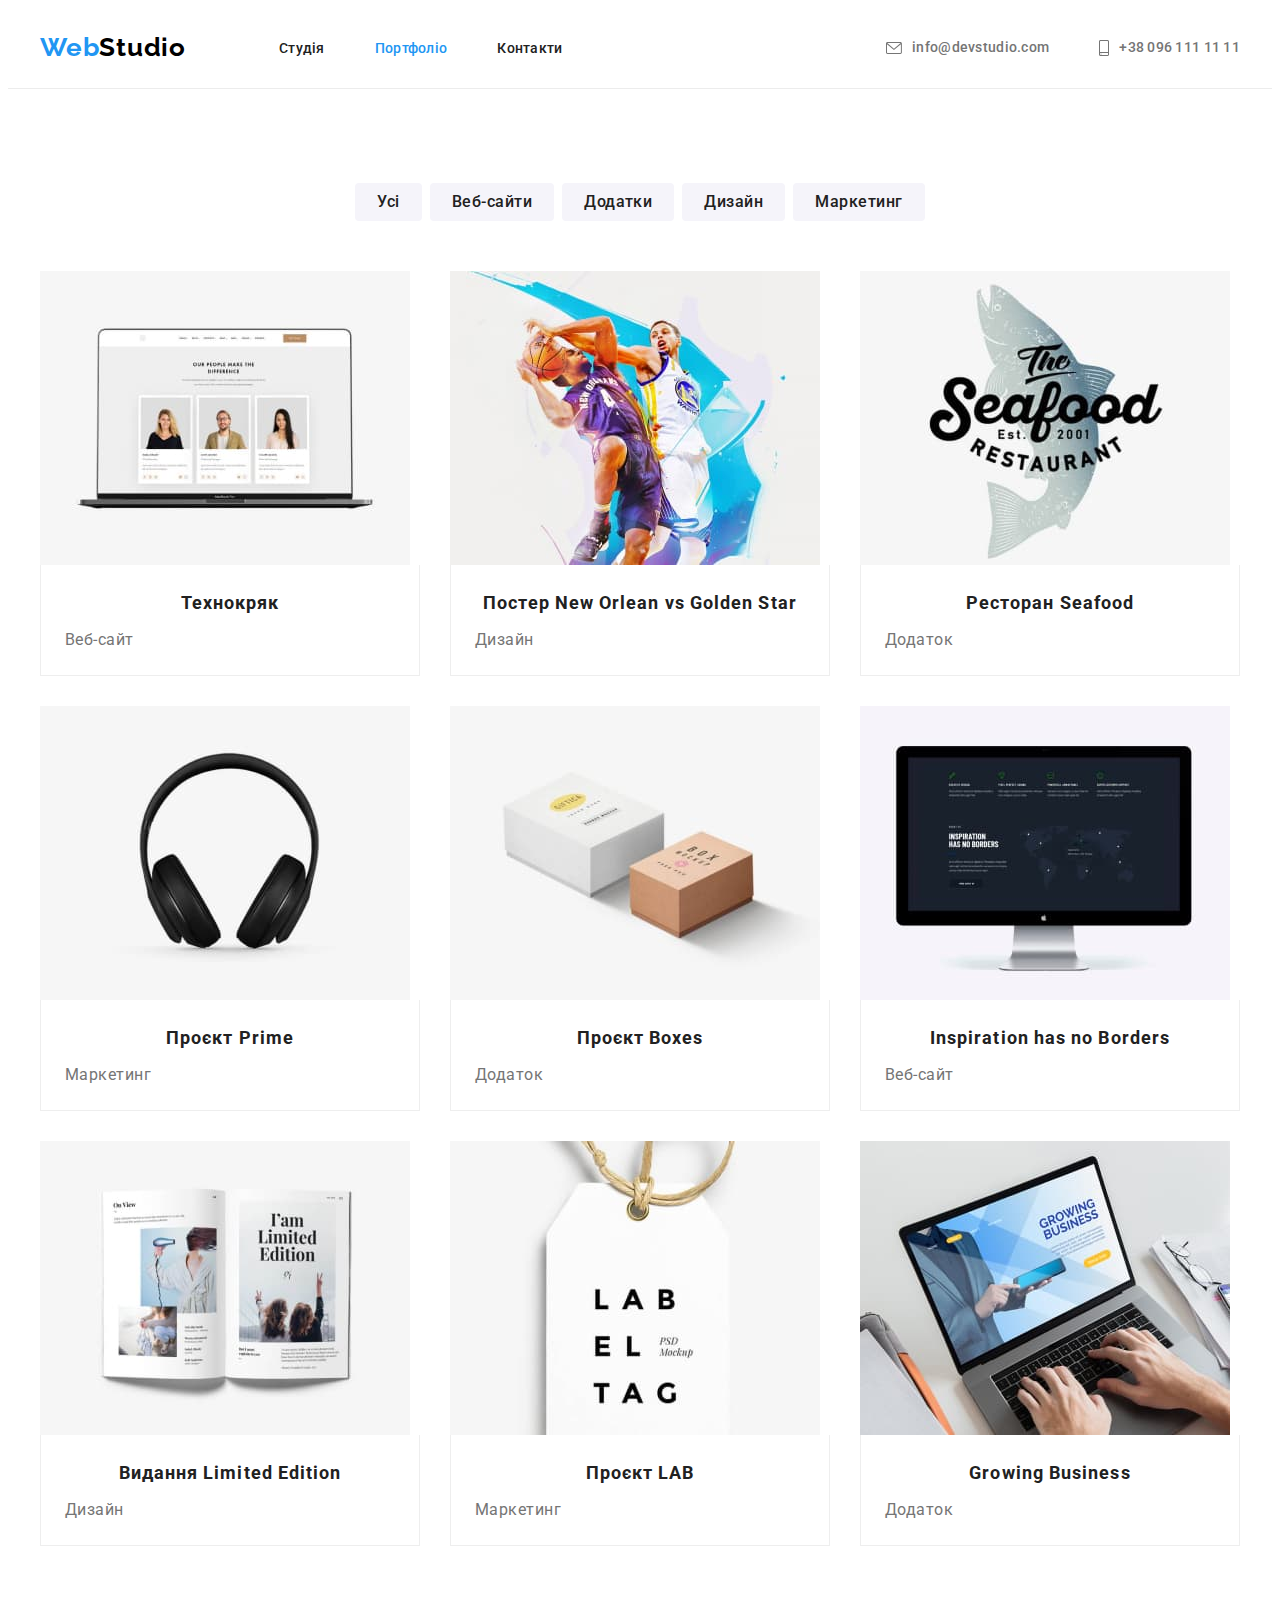
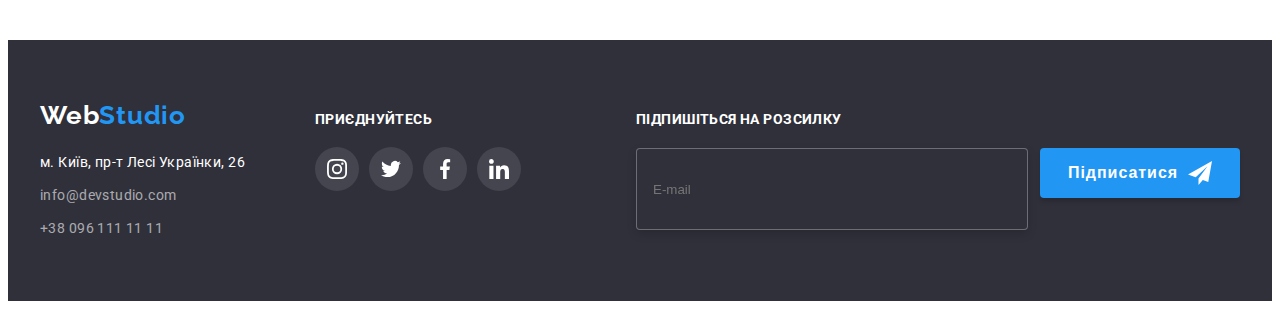
==== portfolio.html @ d4f8c985 "Add files via upload" ====
<!DOCTYPE html>
<html lang="uk">
    <head class="head">
    <meta charset="UTF-8">
    <meta http-equiv="X-UA-Compatible" content="IE=edge">
    <meta name="viewport" content="width=device-width, initial-scale=1.0">
    <title class="visually-hidden">Портфоліо</title>
    <link rel="preconnect" href="https://fonts.googleapis.com">
<link rel="preconnect" href="https://fonts.gstatic.com" crossorigin>
<link rel="preconnect" href="https://fonts.googleapis.com">
<link rel="preconnect" href="https://fonts.gstatic.com" crossorigin>
<link href="https://fonts.googleapis.com/css2?family=Raleway:wght@700&family=Roboto+Serif:opsz@8..144&family=Roboto:wght@400;500;700;900&display=swap" rel="stylesheet">
<link rel="stylesheet" href="https://cdnjs.cloudflare.com/ajax/libs/modern-normalize/1.1.0/modern-normalize.min.css" integrity="sha512-wpPYUAdjBVSE4KJnH1VR1HeZfpl1ub8YT/NKx4PuQ5NmX2tKuGu6U/JRp5y+Y8XG2tV+wKQpNHVUX03MfMFn9Q==" crossorigin="anonymous" referrerpolicy="no-referrer"/>
    <link rel="stylesheet" href="./css/styles.css">
    <link rel="stylesheet" href="./css/main.min.css"/>
  </head>
    
  <body>
    <header class="header">
      <div class="container wrapper">
      <nav class="nav">
        <a href="./index.html" class="header__logo-header"><span class="header__logo-part">Web</span>Studio</a>
        <ul class="nav__list list">
        <li class="nav__item">
          <a href="./index.html" class="nav__link">Студія</a>
        </li>
        <li class="nav__item">
          <a href="./portfolio.html" class="nav__current current">Портфоліо</a>
        </li>
        <li class="nav__item">
          <a href="#" class="nav__link">Контакти</a>
        </li>
        </ul>
        </nav>
         
  <ul class="contact list">
    <li class="contact__item">
      <a href="mailto:info@devstudio.com" class="contact__link">
      <svg class="contact__icon" width="16" height="12">
        <use href="./img/icons.svg#icon-envelope"></use>
        </svg>info@devstudio.com</a>
    </li>
    <li class="contact__item">
      <a href="tel:+380961111111" class="contact__link">
      <svg class="contact__icon" width="10" height="16">
        <use href="./img/icons.svg#icon-smartphone"></use>
        </svg>+38 096 111 11 11</a>
    </li>
    </ul>
    </div>
   </header>

         <main>
            <section class="filter section">
         <h1 class="filter__title visually-hidden">title</h1>
         <div class="container">
          <ul class="filter__list list">
          <li><button type="button" class="filter__btn button">Усі</button></li>
          <li><button type="button" class="filter__btn button">Веб-сайти</button></li>
          <li><button type="button" class="filter__btn button">Додатки</button></li>
          <li><button type="button" class="filter__btn button">Дизайн</button></li>
          <li><button type="button" class="filter__btn button">Маркетинг</button></li>
          </ul>

            <ul class="work__list list">
              <li class="work__item">
                <a href="" class="work__link link">
                  <div class="work__project">
              <img src="./img/web-site-1.jpg"
              alt="Технокряк"
              width="370"> 
              <div class="overlay">
              <p class="overlay__text">
                Ресурс пропонує комплексні пропозиції з різним рівнем функціоналу та сервісів. Все це дозволить відвідувачу отримати вичерпні відомості про компанію чи приватну особу.
              </p>
              </div>
                  </div>
              <div class="products-container">
              <h2 class="products__title">Технокряк</h2>
              <p class="products__text">Веб-сайт</p>
            </div>
            </a>
              </li>
              <li class="work__item">
                <a href="" class="work__link link">
                  <div class="work__project">
              <img src="./img/basketball-2.jpg"
              alt="Постер New Orlean vs Golden Star"
              width="370">
              <div class="overlay">
              <p class="overlay__text">
                Ресурс пропонує комплексні пропозиції з різним рівнем функціоналу та сервісів. Все це дозволить відвідувачу отримати вичерпні відомості про компанію чи приватну особу.
              </p>
              </div>
                  </div>
              <div class="products-container">
              <h2 class="products__title">Постер New Orlean vs Golden Star</h2>
              <p class="products__text">Дизайн</p>
            </div>
              </a>
              </li>
              <li class="work__item">
                <a href="" class="work__link link">
                  <div class="work__project">
              <img src="./img/seafood-3.jpg"
              alt="Ресторан Seafood"
              width="370">
              <div class="overlay">
              <p class="overlay__text">
                Ресурс пропонує комплексні пропозиції з різним рівнем функціоналу та сервісів. Все це дозволить відвідувачу отримати вичерпні відомості про компанію чи приватну особу.
              </p>
              </div>
                  </div>
              <div class="products-container">
              <h2 class="products__title">Ресторан Seafood</h2>
              <p class="products__text">Додаток</p>
            </div>
               </a>
              </li>
              <li class="work__item">
                <a href="" class="work__link link">
                  <div class="work__project">
              <img src="./img/headphones-4.jpg"
              alt="Проєкт Prime"
              width="370">
              <div class="overlay">
              <p class="overlay__text">
                Ресурс пропонує комплексні пропозиції з різним рівнем функціоналу та сервісів. Все це дозволить відвідувачу отримати вичерпні відомості про компанію чи приватну особу.
              </p>
              </div>
              </div>
              <div class="products-container">
              <h2 class="products__title">Проєкт Prime</h2>
              <p class="products__text">Маркетинг</p>
            </div>
              </a>
              </li>
              <li class="work__item">
                <a href="" class="work__link link">
                  <div class="work__project">
              <img src="./img/boxes-5.jpg"
              alt="Проєкт Boxes"
              width="370">
              <div class="overlay">
              <p class="overlay__text">
                Ресурс пропонує комплексні пропозиції з різним рівнем функціоналу та сервісів. Все це дозволить відвідувачу отримати вичерпні відомості про компанію чи приватну особу.
              </p>
              </div>
              </div>
              <div class="products-container">
              <h2 class="products__title">Проєкт Boxes</h2>
              <p class="products__text">Додаток</p>
              </div>
            </a>
              </li>
              <li class="work__item">
                <a href="" class="work__link link">
                  <div class="work__project">
              <img src="./img/screen-6.jpg"
              alt="Inspiration has no Borders"
              width="370">
              <div class="overlay">
              <p class="overlay__text">
                Ресурс пропонує комплексні пропозиції з різним рівнем функціоналу та сервісів. Все це дозволить відвідувачу отримати вичерпні відомості про компанію чи приватну особу.
              </p>
              </div>
                  </div>
              <div class="products-container">
              <h2 class="products__title">Inspiration has no Borders</h2>
              <p class="products__text">Веб-сайт</p>
              </div>
              </a>
              </li>
              <li class="work__item">
                <a href="" class="work__link link">
                  <div class="work__project">
              <img src="./img/book-7.jpg"
              alt="Видання Limited Edition"
              width="370">
              <div class="overlay">
              <p class="overlay__text">
                Ресурс пропонує комплексні пропозиції з різним рівнем функціоналу та сервісів. Все це дозволить відвідувачу отримати вичерпні відомості про компанію чи приватну особу.
              </p>
              </div>
              </div>
              <div class="products-container">
              <h2 class="products__title">Видання Limited Edition</h2>
              <p class="products__text">Дизайн</p>
              </div>
              </a>
              </li>
              <li class="work__item">
                <a href="" class="work__link link">
                  <div class="work__project">
              <img src="./img/lab-8.jpg"
              alt="Проєкт LAB"
              width="370">
              <div class="overlay">
              <p class="overlay__text">
                Ресурс пропонує комплексні пропозиції з різним рівнем функціоналу та сервісів. Все це дозволить відвідувачу отримати вичерпні відомості про компанію чи приватну особу.
              </p>
              </div>
                  </div>
              <div class="products-container">
              <h2 class="products__title">Проєкт LAB</h2>
              <p class="products__text">Маркетинг</p>
              </div>
              </a>
              </li>
              <li class="work__item">
                <a href="" class="work__link link">
                  <div class="work__project">
              <img src="./img/laptop-9.jpg"
              alt="Growing Business"
              width="370">
              <div class="overlay">
              <p class="overlay__text">
                Ресурс пропонує комплексні пропозиції з різним рівнем функціоналу та сервісів. Все це дозволить відвідувачу отримати вичерпні відомості про компанію чи приватну особу.
              </p>
              </div>
                  </div>
              <div class="products-container">
              <h2 class="products__title">Growing Business</h2>
              <p class="products__text">Додаток</p>
              </div>
              </a>
              </li>
            </ul>
            </div>
          </section>
          </main>

          <footer class="footer">
            <div class="footer__container container">
              <div class="address">
          <a href="./index.html" class="footer__logo"><span class="footer__logo-web">Web</span>Studio</a>
              <address class="address">
              <ul class="address__list list">
              <li class="address__item"><a class="address__link map-link" href="https://goo.gl/maps/CPtrU1FHBa2aNyZL9" target="_blank" rel="noopener noreferrer nofollow">м. Київ, пр-т Лесі Українки, 26</a></li>
              <li class="address__item"><a class="address__list-item" href="mailto:info@devstudio.com">info@devstudio.com</a></li>
              <li class="address__item"><a class="address__list-item" href="tel:+380961111111">+38 096 111 11 11</a></li>
              </ul>
          </address>
            </div>
            
            <div class="footer-social">
              <h2 class="footer-social__title">ПРИЄДНУЙТЕСЬ</h2>
              <ul class="footer-social__list social__list">
                <li class="footer-social__item social__item">
                  <a href="" class="footer-social__link social__link">
                <svg class="footer-social__icon social__icon" width="20" height="20">
                  <use href="./img/icons.svg#icon-instagram2"></use>
                </svg></a>
                </li>
                <li class="footer-social__item social__item">
                  <a href="" class="footer-social__link social__link">
                  <svg class="footer-social__icon social__icon" width="20" height="20">
                    <use href="./img/icons.svg#icon-twitter2"></use>
                  </svg></a>
                  </li>
                  <li class="footer-social__item social__item">
                    <a href="" class="footer-social__link social__link">
                    <svg class="footer-social__icon social__icon" width="20" height="20">
                      <use href="./img/icons.svg#icon-facebook2"></use>
                    </svg></a>
                    </li>
                    <li class="footer-social__item social__item">
                      <a href="" class="footer-social__link social__link">
                      <svg class="footer-social__icon social__icon" width="20" height="20">
                        <use href="./img/icons.svg#icon-linkedin2"></use>
                      </svg>
                    </a>
                      </li>
              </ul>
            </div>

           <div class="container__footer-form">
            <p class="footer-form__call">Підпишіться на розсилку</p>
            <form class="footer-form">
              <input class="footer-form__input" type="email" placeholder="E-mail" required />
              <button type="submit" class="footer-form__btn">
                Підписатися
                <svg class="footer-form__icon" width="24" height="24">
                  <use href="./img/icons.svg#icon-icon-send"></use>
                </svg>
              </button>
            </form>
           </div>
            </div>
          </footer>
          </body>
       </html>
---- css/styles.css ----
:root {
    --primary-text-color: #212121;
    --second-color: #757575;
    --third-color: #2F303A;
    --back-color: #FFFFFF;
    --back1-color: #000000;
    --back2-color: #F5F5F5;
    --blue-color: #2196F3;
    --social-icon-color: #afb1b8;
    --hover-focus-color: #F5F4FA;
    --fourth-color: rgba(255, 255, 255, 0.6);
}

.visually-hidden {
    position: absolute;
      white-space: nowrap;
      width: 1px;
      height: 1px;
      overflow: hidden;
      border: 0;
      padding: 0;
      clip: rect(0 0 0 0);
      clip-path: inset(50%);
      margin: -1px;
}

body {
  font-family: 'Roboto', sans-serif, 'Raleway', sans-serif; 
  font-size: 14px; 
  letter-spacing: 0.03em;
  color: var(--primary-text-color);
}

p,
h1,
h2,
h3,
h4,
h5,
h6 {
  margin: 0;
}
ul,
ol {
  list-style: none;
  margin: 0;
  padding-left: 0;
}
button {
  cursor: pointer;
}
address {
  font-style: normal;
}
img {
  display: block;
  max-width: 100%;
  height: auto;
}

/*=================================HEADER==============================*/

.container {
    width: 1200px;
    padding-left: 15px;
    padding-right: 15px;
    margin: 0 auto;
    outline: 1px solid transparent;
}

.header {
    border-bottom: 1px solid #ECECEC;
}

.wrapper {
    display: flex;
align-items: center;
}

.nav {
    display: flex;
    align-items: center;
}

.header__logo-header {
font-family: 'Raleway';
font-weight: 700;
font-size: 26px;
line-height: 31px;
letter-spacing: 0.03em;
color: var(--back1-color);
text-decoration: none;
padding-top: 24px;
padding-bottom: 25px;
margin-right: 93px;
}

.header__logo-part {
    color: var(--blue-color);
}

.contact:hover,
.contact:focus {
    display: flex;
    gap: 50px;
    color: var(--blue-color)
}

.nav__list {
    display:flex;
    align-items: center;
    gap: 50px;
}

.current {
    font-weight: 500;
    font-size: 14px;
    line-height: 1.14;
    letter-spacing: 0.02em;
    color: var(--blue-color);
    text-decoration: none;
    padding-top: 32px;
    padding-bottom: 32px;
    gap: 30px;
    transition-property: color;
    transition-duration: 250ms;
    transition-timing-function: cubic-bezier(0.4, 0, 0.2, 1);
}

.current:hover,
.current:focus {
    color: #188CE8;
}

.nav__link {
    font-weight: 500;
    font-size: 14px;
    line-height: 1.14;
    letter-spacing: 0.02em;
    color: var(--primary-text-color);
    text-decoration: none;
    transition-property: color;
    transition-duration: 250ms;
    transition-timing-function: cubic-bezier(0.4, 0, 0.2, 1);
}

.nav__link:hover,
.nav__link:focus {
    color: var(--blue-color);
}

.link {
    text-decoration: none;
}

.contact {
    display: flex;
    gap: 50px;
    margin-left: auto;
}

.contact__link {
font-weight: 500;
font-size: 14px;
line-height: 1.14;
letter-spacing: 0.02em;
color: var(--second-color);
text-decoration: none;
padding-top: 32px;
padding-bottom: 32px;
display: flex;
align-items: center;
transition-property: color;
transition-duration: 250ms;
transition-timing-function: cubic-bezier(0.4, 0, 0.2, 1);
}

.contact__link:hover,
.contact__link:focus  {
    color: var(--blue-color);
}

.contact__icon {
    fill: var(--second-color);
    margin-right: 10px;
    transition-property: fill;
    transition-duration: 250ms;
    transition-timing-function: cubic-bezier(0.4, 0, 0.2, 1);
}

.contact__icon {
    fill: currentColor;
}

.contact__icon:hover,
.contact__icon:focus {
    fill: var(--blue-color);
}

/*=======================HERO====================================*/

.hero {
    background-color: var(--third-color);
    padding-top: 200px;
    padding-bottom: 200px;
    text-align: center;
    background-image: linear-gradient(to right,rgba(47, 48, 58, 0.4),rgba(47, 48, 58, 0.4)),url(../img/team.jpg);
    background-position: center;
    background-size: cover;
    background-repeat: no-repeat;
    max-width: 1600px;
    height: 600px;
    margin: 0 auto;
}

.hero__title {
font-weight: 900;
font-size: 44px;
line-height: 1.36;
text-align: center;
letter-spacing: 0.06em;
text-transform: uppercase;
color: var(--back-color);
width: 696px;
text-align: center;
margin-left: auto;
margin-right: auto;
margin-bottom: 30px;
}

.container-box {
    background-color: #2F303A;
}

.hero__btn {
    font-family: inherit;
    font-weight: 700;
    font-size: 16px;
    line-height: 1.88;
    letter-spacing: 0.06em;
    background-color: var(--blue-color);
    border-radius: 4px;
    border: none;
    color: var(--back-color);
    cursor: pointer;
    display: inline-block;
    padding: 10px 32px;
    transition-property: background-color;
transition-duration: 250ms;
transition-timing-function: cubic-bezier(0.4, 0, 0.2, 1);
}

.hero__btn:hover,
.hero__btn:focus {
    background-color: #188CE8;
    color: var(--back-color);
}

.section {
    padding-top: 94px;
    padding-bottom: 94px;
}


/*=================================ADVANTAGES==============================*/

.list {
    gap: 50px;
}

.features__list {
    display: flex;
    gap: 30px;
}

.box-benefits {
    width: 270px;
    height: 120px;
    background: #F5F4FA;
    border-radius: 4px;
    margin-bottom: 30px;
    display: flex;
    justify-content: center;
    align-items: center;
    flex-basis: calc((100% - 90px) / 4);
    }    

    .benefits {
        width: 70px;
        height: 70px;
    }

.features__title {
    list-style: none;
    text-decoration: none;
    font-weight: 700;
    font-size: 14px;
    line-height: 1.14;
    letter-spacing: 0.03em;
    text-transform: uppercase;
    color: var(--primary-text-color);
}

.features__text {
    line-height: 1.71;
    color: var(--second-color);
    margin-top: 10px;
}

/*=======================OUR-WORK=========================*/

.products {
    padding-top: 0;
}

.products__title {
    font-weight: 700;
    font-size: 36px;
    line-height: 1.17;
    text-align: center;
    letter-spacing: 0.03em;
    color: var(--primary-text-color);
    margin-bottom: 50px;
}

.products__list {
    display: flex;
    gap: 30px;
}

.thumb {
    position: relative;
    }    

.thumb > .overlay-text {
    position: absolute;
    bottom: 0;
    width: 370px;
    height: 70px;
    display: flex;
    align-items: center;
    justify-content: center;
    font-weight: 700;
    font-size: 14px;
    line-height: 16px;
    color: #FFFFFF;
    background: rgba(47, 48, 58, 0.8);
}

.products__item {
    display: block;
    max-width: 100%;
    height: auto;
    gap: 30px;
}

/*==================================OUR-TEAM======================*/

.team {
    display: flex;
    flex-wrap: wrap;
    gap: 30px;
    background: var(--hover-focus-color);
}

.team__title {
    font-weight: 700;
    font-size: 36px;
    line-height: 1.17;
    text-align: center;
    letter-spacing: 0.03em;
    color: var(--primary-text-color);
    margin-bottom: 50px;
}

.team__list {
    display: flex;
}

.team__item {
    background-color: var(--back-color);
    box-shadow: 0px 1px 3px rgba(0, 0, 0, 0.12), 0px 1px 1px rgba(0, 0, 0, 0.14), 0px 2px 1px rgba(0, 0, 0, 0.2);
    border-radius: 0px 0px 4px 4px;
}

.team__item:not(:last-child) {
    margin-right: 30px;
  }

.info {
    padding: 30px 0;
}

.info__title {
font-weight: 500;
font-size: 16px;
line-height: 19px;
text-align: center;
letter-spacing: 0.03em;
color: var(--primary-text-color);
}

.info__text {
    font-weight: 400;
    font-size: 16px;
    line-height: 1.19;
    text-align: center;
    letter-spacing: 0.03em;
    color: var(--second-color);
    margin-top: 10px;
}

.social__list {
    display:flex;
    justify-content: center;
    gap: 10px;
    margin-top: 16px;
}

.social__item {
    width: 44px;
    height: 44px;
    transition-property: color;
transition-duration: 250ms;
transition-timing-function: cubic-bezier(0.4, 0, 0.2, 1);
}

.social__icon:hover,
.social__icon:focus {
   fill: var(--back-color);
}

.social__link {
    width: 100%;
    height: 100%;
    border-radius: 50%;
    display: flex;
    align-items: center;
    justify-content: center;
    fill: var(--social-icon-color);
    transition-property: background-color, fill;
transition-duration: 250ms;
transition-timing-function: cubic-bezier(0.4, 0, 0.2, 1);
}

.social__link:hover,
.social__link:focus {
    background-color: var(--blue-color);
    fill: var(--back-color);
}



/*======================================CUSTOMERS===========================*/


.customers__title {
font-weight: 700;
font-size: 36px;
line-height: 42px;
text-align: center;
letter-spacing: 0.03em;
color: #212121;
margin-bottom: 50px;
}

.customers__list {
    display: flex;
    gap: 30px;
}

.customers__item {
    width: 170px;
    height: 92px;
}

.customers__link {
width: 100%;
height: 100%;
border: 1px solid var(--social-icon-color);
border-radius: 4px;
fill: var(--social-icon-color);
display: flex;
justify-content: center;
align-items: center;
transition-property: fill, border;
transition-duration: 250ms;
transition-timing-function: cubic-bezier(0.4, 0, 0.2, 1);
}

.customers__link:hover {
 fill: var(--blue-color);
 border: var(--blue-color) solid 1px;
}

.customers__icon {
    width: 106px;
    height: 60px;
}

/*============================PORTFOLIO===========================*/

.filter {
    color: var(--back2-color);
}

.filter__list {
    display: flex;
    gap: 8px;
    justify-content: center;
    margin-bottom: 50px;
}

.button {
    font-family: inherit;
    font-weight: 500;
    font-size: 16px;
    line-height: 1.63;
    text-align: center;
    letter-spacing: 0.03em;
    color: var(--primary-text-color);
    background: var(--hover-focus-color);
    border-radius: 4px;
    cursor: pointer;
    border: none;
    display: inline-block;
    padding: 6px 22px;
    transition-property: color, background-color, box-shadow;
    transition-duration: 250ms;
    transition-timing-function: cubic-bezier(0.4, 0, 0.2, 1);
}

.button:hover,
.button:focus {
    font-family: inherit;
    font-weight: 500;
    font-size: 16px;
    line-height: 1.63;
    text-align: center;
    letter-spacing: 0.03em;
    color: var(--back-color);
    background: var(--blue-color);
    box-shadow: 0px 3px 1px rgba(0, 0, 0, 0.1), 0px 1px 2px rgba(0, 0, 0, 0.08),
    0px 2px 2px rgba(0, 0, 0, 0.12);
    border: none;
    cursor: pointer;
}

.work__list {
    display: flex;
    flex-wrap: wrap;
    gap: 30px;
    justify-content: center;
}

.work__item {
    flex-basis: calc((100% - 60px) / 3);
    transition-property: box-shadow;
    transition-duration: 250ms;
    transition-timing-function: cubic-bezier(0.4, 0, 0.2, 1);
}

.work__item:hover,
.work__item:focus {
    box-shadow: 0px 1px 1px rgba(0, 0, 0, 0.12), 0px 4px 4px rgba(0, 0, 0, 0.06),
    1px 4px 6px rgba(0, 0, 0, 0.16);
}

.work__link {
    font-size: 18px;
    line-height: 2;
    letter-spacing: 0.06em;
    display: block;
}

.work__link:hover .overlay__text, 
.work__link:focus .overlay__text {
    opacity: 1;
    top: 0;
}

.work__link:hover .overlay, 
.work__link:focus .overlay {
    transform: translateY(0);
}


.work__project {
    position: relative;
    overflow: hidden;
}

.overlay {
    position: absolute;
    top: 0;
    left: 0;
    width: 100%;
    height: 100%;
    transform: translateY(100%);
    transition-duration: 250ms;
    transition-timing-function: cubic-bezier(0.4, 0, 0.2, 1);
}

.overlay:hover,
.overlay:focus {
    transform: translateY(0);
}

.overlay__text {
    position: absolute;
    width: 100%;
    height: 100%;
    transition-duration: 250ms;
    transition-timing-function: cubic-bezier(0.4, 0, 0.2, 1);
    background-color: rgba(33, 150, 243, 0.9);
    opacity: 0;
    font-size: 18px;
    line-height: 1.56;
    letter-spacing: 0.03em;
    color: #FFFFFF;
    padding: 63px 24px;
}

.products-container {
    padding: 20px 24px;
    border: 1px solid #EEEEEE;
    border-top: none;
}

.products__title {
    font-weight: 700;
    font-size: 18px;
    line-height: 2;
    letter-spacing: 0.06em;
    color: var(--primary-text-color);
    margin-bottom: 4px;
}

.products__text {
    font-weight: 400;
    font-size: 16px;
    line-height: 1.88;
    letter-spacing: 0.03em;
    color: var(--second-color);
}

/*==============================FOOTER=====================*/

.footer {
    background-color: var(--third-color);
    padding-top: 60px;
    padding-bottom: 60px;
    display: flex;
}

.footer__container {
    display: flex; 
    align-items: baseline;
 }

.footer__logo {
    font-family: 'Raleway';
    font-weight: 700;
    font-size: 26px;
    line-height: 1.19;
    letter-spacing: 0.03em;
    color: var(--blue-color);
    text-decoration: none;
    display: block;
    margin-bottom: 20px;
}

.footer__logo-web {
    font-family: 'Raleway';
    font-weight: 700;
    font-size: 26px;
    line-height: 1.19;
    letter-spacing: 0.03em;
    color: var(--back-color);
    text-decoration: none;
    padding-top: 24px;
    padding-bottom: 25px;
}

.address__item:not(:last-child) {
    margin-bottom: 9px;
}

.address__item:hover,
.address__item:focus {
    background-color: var(--third-color);
    color: var(--hover-focus-color-color);
}

.map-link {
    font-size: 14px;
    line-height: 1.71;
    letter-spacing: 0.03em;
    color: var(--back-color);
    text-decoration: none;
    transition-property: color;
    transition-duration: 250ms;
    transition-timing-function: cubic-bezier(0.4, 0, 0.2, 1);
}

.map-link:hover,
.map-link:focus {
       color: var(--blue-color);
}

.address__list-item {
    font-size: 14px;
    line-height: 1.71;
    letter-spacing: 0.03em;
    color: var(--fourth-color);
    text-decoration: none;
    transition-property: color;
    transition-duration: 250ms;
    transition-timing-function: cubic-bezier(0.4, 0, 0.2, 1);
}

.address__list-item:hover,
.address__list-item:focus {
    color: var(--blue-color);
}

.footer-social {
    margin-left: 70px;
}

.footer-social__title {
font-weight: 700;
font-size: 14px;
line-height: 16px;
letter-spacing: 0.03em;
text-transform: uppercase;
color: #FFFFFF;
margin-bottom: 20px;
}

.footer-social__list {
    display: flex;
    gap: 10px;
}

.footer-social__item {
    width: 44px;
    height: 44px;
}

.footer-social__link {
    width: 44px;
    height: 44px;
    display: flex;
    align-items: center;
    justify-content: center;
    background-color: rgba(255, 255, 255, 0.1);
    border-radius: 50%;
    cursor: pointer;
    transition-property: background-color;
    transition-duration: 250ms;
    transition-timing-function: cubic-bezier(0.4, 0, 0.2, 1);
}

.footer-social__link:hover,
.footer-social__link:focus {
    background-color: var(--blue-color);
}

.footer-social__icon {
    display: block;
    fill: currentColor;
    transition-property: background-color;
    transition-duration: 250ms;
    transition-timing-function: cubic-bezier(0.4, 0, 0.2, 1);
}

.container__footer-form {
    margin-left: auto;
}

.footer-form__call {
    font-weight: 700;
    font-size: 14px;
    line-height: 1.14;
    text-transform: uppercase;
    color: var(--back-color);
    margin-bottom: 20px;
}

.footer-form {
    display: flex;
}

.footer-form__input {
  width: 358px;
  height: 50px;
  padding: 15px 16px;
  border: 1px solid rgba(255, 255, 255, 0.3);
  filter: drop-shadow(0px 4px 4px rgba(0, 0, 0, 0.15));
  border-radius: 4px;
  background-color: var(--third-color);
  color: var(--back-color);
}

.footer-form__btn {
  position: relative;
  display: flex;
  width: 200px;
  height: 50px;
  margin-left: 12px;
  padding-left: 28px;
  padding-right: 62px;
  font-weight: 700;
  font-size: 16px;
  line-height: 1.88;
  align-items: center;
  letter-spacing: 0.06em;
  background-color: var(--blue-color);
  color: var(--back-color);
  border: none;
  box-shadow: 0px 4px 4px rgba(0, 0, 0, 0.15);
  border-radius: 4px;
}

.footer-form__btn:hover,
.footer-form__btn:focus {
    background-color: #188CE8;
}

.footer-form__icon {
    position: absolute;
    right: 28px;
    top: 13px;
}

/*========================MODAL-WINDOW====================*/

.backdrop {
    position: fixed;
    width: 100%;
    height: 100%;
    background-color: rgba(0, 0, 0, 0.2);
    top: 0;
    transition: opacity 300ms linear, visibility 300ms linear;
}

.modal {
    position: absolute;
    width: 528px;
    height: 581px;
    top: 50%;
    left: 50%;
    padding: 40px;
    background-color: #FFFFFF;
    box-shadow: 0px 1px 3px rgba(0, 0, 0, 0.12), 0px 1px 1px rgba(0, 0, 0, 0.14), 0px 2px 1px rgba(0, 0, 0, 0.2);
    border-radius: 4px;
    transform: translate(-50%, -50%);
}

.modal__btn {
    position: absolute;
    width: 30px;
    height: 30px;
    background-color: #FFFFFF;
    border: 1px solid rgba(0, 0, 0, 0.1);
    border-radius: 50%;
    top: 10px;
    right: 10px;
    display: flex;
    align-items: center;
    justify-content: center;
}

.btn__icon {
    transition-property: fill;
    transition-duration: 250ms;
    transition-timing-function: cubic-bezier(0.4, 0, 0.2, 1);
}

.btn__icon:hover,
.btn__icon:focus {
   fill: var(--blue-color);
}

 .is-hidden {
    opacity: 0;
    visibility: hidden;
    pointer-events: none;
}

.modal__call {
font-style: normal;
font-weight: 700;
font-size: 20px;
text-align: center;
color: #212121;
margin-bottom: 12px;
}

.form {
    position: relative;
    margin-bottom: 12px;
    display: block;
}

.form__label {
    display: block;
    font-weight: 400;
    font-size: 12px;
    line-height: 1.16;
    letter-spacing: 0.01em;
    color: var(--second-color);
    margin-bottom: 4px;
}

.form__input {
    width: 100%;
    height: 40px;
    border: 1px solid rgba(33, 33, 33, 0.2);
    border-radius: 4px;
    transition-property: border-color;
    transition-duration: 250ms;
    transition-timing-function: cubic-bezier(0.4, 0, 0.2, 1);
    padding-left: 30px;
}

.form__input:focus {
  outline: transparent;
  border: 1px solid var(--blue-color);
}

.form__icon {
    position: absolute;
    top: 50%;
    left: 12px;
    transform: translateY(-50%);
    transition-property: fill;
    transition-duration: 250ms;
    transition-timing-function: cubic-bezier(0.4, 0, 0.2, 1);
}

.form__input:focus-within + .form__icon {
    fill: var(--blue-color);
}

.form__textarea {
    color: rgba(117, 117, 117, 0.5);
    width: 100%;
    height: 120px;
    border: 1px solid rgba(33, 33, 33, 0.2);
    border-radius: 4px;
    resize: none;
    padding: 12px 16px;
    margin-bottom: 20px;
    transition-property: border-color;
    transition-duration: 250ms;
    transition-timing-function: cubic-bezier(0.4, 0, 0.2, 1);
}

.form__textarea:focus {
    outline: transparent;
    border: 1px solid var(--blue-color);
}

  .checkbox {
    display: flex;
    justify-content: center;
    gap: 8px;
    margin-bottom: 30px;
  }

.checkbox__icon {
    position: absolute;
    top: 5px;
    left: 12px;
    width: 16px;
    height: 15px;
    background-image: url(../img/check.svg);
    transition-property: border;
    transition-duration: 250ms;
    transition-timing-function: cubic-bezier(0.4, 0, 0.2, 1);
}

.checkbox-form:checked + .checkbox__icon {
    top: 5px;
    left: 12px;
    width: 16px;
    height: 15px;
    background-image: url(../img/checked.svg);
    }
    
    .checkbox-form:focus + .checkbox__icon {
        background-origin: border-box;
        border: 2px solid var(--blue-color);
        border-radius: 2px;
      }

.checkbox,
.checkbox__contract {
  font-size: 14px;
  line-height: 1.71;
  color: var(--second-color);
}

.checkbox__contract {
    color: var(--blue-color);
}

.form__btn {
width: 200px;
height: 50px;
background-color: var(--blue-color);
box-shadow: 0px 1px 3px rgba(0, 0, 0, 0.12), 0px 1px 1px rgba(0, 0, 0, 0.14),
0px 2px 1px rgba(0, 0, 0, 0.2);
border-radius: 4px;
font-weight: 700;
font-size: 16px;
line-height: 1.88;
display: block;
align-items: center;
text-align: center;
letter-spacing: 0.06em;
color: var(--back-color);
border: none;
margin-left: auto;
margin-right: auto;
transition-property: background-color, box-shadow;
transition-duration: 250ms;
transition-timing-function: cubic-bezier(0.4, 0, 0.2, 1);
}

.form__btn:hover,
.form__btn:focus {
background-color: #188CE8;
box-shadow: 0px 4px 4px rgba(0, 0, 0, 0.15);
}
---- css/main.min.css ----
.visually-hidden{position:absolute;white-space:nowrap;width:1px;height:1px;overflow:hidden;border:0;padding:0;clip:rect(0 0 0 0);-webkit-clip-path:inset(50%);clip-path:inset(50%);margin:-1px}body{font-family:"Roboto",sans-serif,"Raleway",sans-serif;font-size:14px;letter-spacing:.03em;color:var(#212121)}p,h1,h2,h3,h4,h5,h6{margin:0}ul,ol{list-style:none;margin:0;padding-left:0}button{cursor:pointer}address{font-style:normal}img{display:block;max-width:100%;height:auto}.container{width:1200px;padding-left:15px;padding-right:15px;margin:0 auto;outline:1px solid rgba(0,0,0,0)}.is-hidden{opacity:0;visibility:hidden;pointer-events:none}.current{font-weight:500;font-size:14px;line-height:1.14;letter-spacing:.02em;color:var(#2196F3);text-decoration:none;padding-top:32px;padding-bottom:32px;gap:30px;transition-property:color;transition-duration:250ms;transition-timing-function:cubic-bezier(0.4, 0, 0.2, 1)}.current:hover,.current:focus{color:#188ce8}.section{padding-top:94px;padding-bottom:94px}.header{border-bottom:1px solid #ececec}.header__logo-header{font-family:"Raleway";font-weight:700;font-size:26px;line-height:31px;letter-spacing:.03em;color:var(#000000);text-decoration:none;padding-top:24px;padding-bottom:25px;margin-right:93px}.header__logo-part{color:var(#2196F3)}.wrapper{display:flex;align-items:center}.nav{display:flex;align-items:center}.nav__list{display:flex;align-items:center;gap:50px}.nav__list__item__link{font-weight:500;font-size:14px;line-height:1.14;letter-spacing:.02em;color:var(#212121);text-decoration:none;transition-property:color;transition-duration:250ms;transition-timing-function:cubic-bezier(0.4, 0, 0.2, 1)}.nav__list__item__link:hover,.nav__list__item__link:focus{color:var(#2196F3)}.link{text-decoration:none}.contact{display:flex;gap:50px;margin-left:auto}.contact__link{font-weight:500;font-size:14px;line-height:1.14;letter-spacing:.02em;color:var(#757575);text-decoration:none;padding-top:32px;padding-bottom:32px;display:flex;align-items:center;transition-property:color;transition-duration:250ms;transition-timing-function:cubic-bezier(0.4, 0, 0.2, 1)}.contact__link:hover,.contact__link:focus{color:var(#2196F3)}.contact__link:hover__icon,.contact__link:focus__icon{fill:var(#757575);margin-right:10px;transition-property:fill;transition-duration:250ms;transition-timing-function:cubic-bezier(0.4, 0, 0.2, 1)}.contact__link:hover__icon__icon,.contact__link:focus__icon__icon{fill:currentColor}.contact__link:hover__icon__icon:hover,.contact__link:hover__icon__icon:focus,.contact__link:focus__icon__icon:hover,.contact__link:focus__icon__icon:focus{fill:var(#2196F3)}.hero{background-color:var(#2F303A);padding-top:200px;padding-bottom:200px;text-align:center;background-image:linear-gradient(to right, rgba(47, 48, 58, 0.4), rgba(47, 48, 58, 0.4)),url(../img/team.jpg);background-position:center;background-size:cover;background-repeat:no-repeat;max-width:1600px;height:600px;margin:0 auto}.hero__title{font-weight:900;font-size:44px;line-height:1.36;text-align:center;letter-spacing:.06em;text-transform:uppercase;color:var(#FFFFFF);width:696px;text-align:center;margin-left:auto;margin-right:auto;margin-bottom:30px}.hero__btn{font-family:inherit;font-weight:700;font-size:16px;line-height:1.88;letter-spacing:.06em;background-color:var(#2196F3);border-radius:4px;border:none;color:var(#FFFFFF);cursor:pointer;display:inline-block;padding:10px 32px;transition-property:background-color;transition-duration:250ms;transition-timing-function:cubic-bezier(0.4, 0, 0.2, 1)}.hero__btn:hover,.hero__btn:focus{background-color:#188ce8;color:var(#FFFFFF)}.container-box{background-color:#2f303a}.features__list{display:flex;gap:30px}.features__title{list-style:none;text-decoration:none;font-weight:700;font-size:14px;line-height:1.14;letter-spacing:.03em;text-transform:uppercase;color:var(#212121)}.features__text{line-height:1.71;color:var(#757575);margin-top:10px}.box-benefits{width:270px;height:120px;background:#f5f4fa;border-radius:4px;margin-bottom:30px;display:flex;justify-content:center;align-items:center;flex-basis:calc((100% - 90px)/4)}.benefits{width:70px;height:70px}.products{padding-top:0}.products__title{font-weight:700;font-size:36px;line-height:1.17;text-align:center;letter-spacing:.03em;color:var(#212121);margin-bottom:50px}.products__list{display:flex;gap:30px}.products__item{display:block;max-width:100%;height:auto;gap:30px}.thumb{position:relative}.thumb>.overlay-text{position:absolute;bottom:0;width:370px;height:70px;display:flex;align-items:center;justify-content:center;font-weight:700;font-size:14px;line-height:16px;color:#fff;background:rgba(47,48,58,.8)}.team{display:flex;flex-wrap:wrap;gap:30px;background:var(#F5F4FA)}.team__title{font-weight:700;font-size:36px;line-height:1.17;text-align:center;letter-spacing:.03em;color:var(#212121);margin-bottom:50px}.team__list{display:flex}.team__item{background-color:var(#FFFFFF);box-shadow:0px 1px 3px rgba(0,0,0,.12),0px 1px 1px rgba(0,0,0,.14),0px 2px 1px rgba(0,0,0,.2);border-radius:0px 0px 4px 4px}.team__item:not(:last-child){margin-right:30px}.info{padding:30px 0}.info__title{font-weight:500;font-size:16px;line-height:19px;text-align:center;letter-spacing:.03em;color:var(#212121)}.info__text{font-weight:400;font-size:16px;line-height:1.19;text-align:center;letter-spacing:.03em;color:var(#757575);margin-top:10px}.social__list{display:flex;justify-content:center;gap:10px;margin-top:16px}.social__item{width:44px;height:44px;transition-property:color;transition-duration:250ms;transition-timing-function:cubic-bezier(0.4, 0, 0.2, 1)}.social__icon:hover,.social__icon:focus{fill:var(#FFFFFF)}.social__link{width:100%;height:100%;border-radius:50%;display:flex;align-items:center;justify-content:center;fill:var(#afb1b8);transition-property:background-color,fill;transition-duration:250ms;transition-timing-function:cubic-bezier(0.4, 0, 0.2, 1)}.social__link:hover,.social__link:focus{background-color:var(#2196F3);fill:var(#FFFFFF)}.customers__title{font-weight:700;font-size:36px;line-height:42px;text-align:center;letter-spacing:.03em;color:#212121;margin-bottom:50px}.customers__list{display:flex;gap:30px}.customers__item{width:170px;height:92px}.customers__link{width:100%;height:100%;border:1px solid var(#afb1b8);border-radius:4px;fill:var(#afb1b8);display:flex;justify-content:center;align-items:center;transition-property:fill,border;transition-duration:250ms;transition-timing-function:cubic-bezier(0.4, 0, 0.2, 1)}.customers__link:hover{fill:var(#2196F3);border:var(#2196F3) solid 1px}.customers__icon{width:106px;height:60px}.footer{background-color:var(#2F303A);padding-top:60px;padding-bottom:60px;display:flex}.footer__container{display:flex;align-items:baseline}.footer__container__logo{font-family:"Raleway";font-weight:700;font-size:26px;line-height:1.19;letter-spacing:.03em;color:var(#2196F3);text-decoration:none;display:block;margin-bottom:20px}.footer__container__logo__logo-web{font-family:"Raleway";font-weight:700;font-size:26px;line-height:1.19;letter-spacing:.03em;color:var(#FFFFFF);text-decoration:none;padding-top:24px;padding-bottom:25px}.address__link__list-item{font-size:14px;line-height:1.71;letter-spacing:.03em;color:var(rgba(255, 255, 255, 0.6));text-decoration:none;transition-property:color;transition-duration:250ms;transition-timing-function:cubic-bezier(0.4, 0, 0.2, 1)}.address__link__list-item:hover,.address__link__list-item:focus{color:var(#2196F3)}.address__link__list-item__item:not(:last-child){margin-bottom:9px}.address__link__list-item__item:not(:last-child):hover,.address__link__list-item__item:not(:last-child):focus{background-color:var(#2F303A);color:var(#F5F4FA)}.address__link .map-link{font-size:14px;line-height:1.71;letter-spacing:.03em;color:var(#FFFFFF);text-decoration:none;transition-property:color;transition-duration:250ms;transition-timing-function:cubic-bezier(0.4, 0, 0.2, 1)}.address__link .map-link:hover,.address__link .map-link:focus{color:var(#2196F3)}.address__link .footer-social{margin-left:70px}.address__link .footer-social__title{font-weight:700;font-size:14px;line-height:16px;letter-spacing:.03em;text-transform:uppercase;color:#fff;margin-bottom:20px}.address__link .footer-social__list{display:flex;gap:10px}.address__link .footer-social__item{width:44px;height:44px}.address__link .footer-social__link{width:44px;height:44px;display:flex;align-items:center;justify-content:center;background-color:rgba(255,255,255,.1);border-radius:50%;cursor:pointer;transition-property:background-color;transition-duration:250ms;transition-timing-function:cubic-bezier(0.4, 0, 0.2, 1)}.address__link .footer-social__link:hover,.address__link .footer-social__link:focus{background-color:var(#2196F3)}.address__link .footer-social__link__icon{display:block;fill:currentColor;transition-property:background-color;transition-duration:250ms;transition-timing-function:cubic-bezier(0.4, 0, 0.2, 1)}.address__link .container__footer-form{margin-left:auto}.address__link .footer-form__call{font-weight:700;font-size:14px;line-height:1.14;text-transform:uppercase;color:var(#FFFFFF);margin-bottom:20px}.address__link .footer-form{display:flex}.address__link .footer-form__input{width:358px;height:50px;padding:15px 16px;border:1px solid rgba(255,255,255,.3);filter:drop-shadow(0px 4px 4px rgba(0, 0, 0, 0.15));border-radius:4px;background-color:var(#2F303A);color:var(#FFFFFF)}.address__link .footer-form__btn{position:relative;display:flex;width:200px;height:50px;margin-left:12px;padding-left:28px;padding-right:62px;font-weight:700;font-size:16px;line-height:1.88;align-items:center;letter-spacing:.06em;background-color:var(#2196F3);color:var(#FFFFFF);border:none;box-shadow:0px 4px 4px rgba(0,0,0,.15);border-radius:4px}.address__link .footer-form__btn:hover,.address__link .footer-form__btn:focus{background-color:#188ce8}.address__link .footer-form__btn__icon{position:absolute;right:28px;top:13px}.backdrop{position:fixed;width:100%;height:100%;background-color:rgba(0,0,0,.2);top:0;transition:opacity 300ms linear,visibility 300ms linear}.modal{position:absolute;width:528px;height:581px;top:50%;left:50%;padding:40px;background-color:#fff;box-shadow:0px 1px 3px rgba(0,0,0,.12),0px 1px 1px rgba(0,0,0,.14),0px 2px 1px rgba(0,0,0,.2);border-radius:4px;transform:translate(-50%, -50%)}.modal__btn{position:absolute;width:30px;height:30px;background-color:#fff;border:1px solid rgba(0,0,0,.1);border-radius:50%;top:10px;right:10px;display:flex;align-items:center;justify-content:center}.btn__icon{transition-property:fill;transition-duration:250ms;transition-timing-function:cubic-bezier(0.4, 0, 0.2, 1)}.btn__icon:hover,.btn__icon:focus{fill:var(#2196F3)}.modal__call{font-style:normal;font-weight:700;font-size:20px;text-align:center;color:#212121;margin-bottom:12px}.form{position:relative;margin-bottom:12px;display:block}.form__label{display:block;font-weight:400;font-size:12px;line-height:1.16;letter-spacing:.01em;color:var(#757575);margin-bottom:4px}.form__input{width:100%;height:40px;border:1px solid rgba(33,33,33,.2);border-radius:4px;transition-property:border-color;transition-duration:250ms;transition-timing-function:cubic-bezier(0.4, 0, 0.2, 1);padding-left:30px}.form__input:focus{outline:rgba(0,0,0,0);border:1px solid var(#2196F3)}.form__input__icon{position:absolute;top:50%;left:12px;transform:translateY(-50%);transition-property:fill;transition-duration:250ms;transition-timing-function:cubic-bezier(0.4, 0, 0.2, 1)}.form__input__input:focus-within+.form__input__icon{fill:var(#2196F3)}.form__textarea{color:rgba(117,117,117,.5);width:100%;height:120px;border:1px solid rgba(33,33,33,.2);border-radius:4px;resize:none;padding:12px 16px;margin-bottom:20px;transition-property:border-color;transition-duration:250ms;transition-timing-function:cubic-bezier(0.4, 0, 0.2, 1)}.form__textarea:focus{outline:rgba(0,0,0,0);border:1px solid var(#2196F3)}.checkbox{display:flex;justify-content:center;gap:8px;margin-bottom:30px}.checkbox__icon{position:absolute;top:5px;left:12px;width:16px;height:15px;background-image:url(../img/check.svg);transition-property:border;transition-duration:250ms;transition-timing-function:cubic-bezier(0.4, 0, 0.2, 1)}.checkbox-form:checked+.checkbox__icon{top:5px;left:12px;width:16px;height:15px;background-image:url(../img/checked.svg)}.checkbox-form:focus+.checkbox__icon{background-origin:border-box;border:2px solid var(#2196F3);border-radius:2px}.checkbox,.checkbox__contract{font-size:14px;line-height:1.71;color:var(#757575)}.checkbox__contract{color:var(#2196F3)}.form__btn{width:200px;height:50px;background-color:var(#2196F3);box-shadow:0px 1px 3px rgba(0,0,0,.12),0px 1px 1px rgba(0,0,0,.14),0px 2px 1px rgba(0,0,0,.2);border-radius:4px;font-weight:700;font-size:16px;line-height:1.88;display:block;align-items:center;text-align:center;letter-spacing:.06em;color:var(--back-color);border:none;margin-left:auto;margin-right:auto;transition-property:background-color,box-shadow;transition-duration:250ms;transition-timing-function:cubic-bezier(0.4, 0, 0.2, 1)}.form__btn:hover,.form__btn:focus{background-color:#188ce8;box-shadow:0px 4px 4px rgba(0,0,0,.15)}.filter{color:var(#F5F5F5)}.filter__list{display:flex;gap:8px;justify-content:center;margin-bottom:50px}.button{font-family:inherit;font-weight:500;font-size:16px;line-height:1.63;text-align:center;letter-spacing:.03em;color:var(#212121);background:var(#F5F4FA);border-radius:4px;cursor:pointer;border:none;display:inline-block;padding:6px 22px;transition-property:color,background-color,box-shadow;transition-duration:250ms;transition-timing-function:cubic-bezier(0.4, 0, 0.2, 1)}.button:hover,.button:focus{font-family:inherit;font-weight:500;font-size:16px;line-height:1.63;text-align:center;letter-spacing:.03em;color:var(#FFFFFF);background:var(#2196F3);box-shadow:0px 3px 1px rgba(0,0,0,.1),0px 1px 2px rgba(0,0,0,.08),0px 2px 2px rgba(0,0,0,.12);border:none;cursor:pointer}.work__list{display:flex;flex-wrap:wrap;gap:30px;justify-content:center}.work__item{flex-basis:calc((100% - 60px)/3);transition-property:box-shadow;transition-duration:250ms;transition-timing-function:cubic-bezier(0.4, 0, 0.2, 1)}.work__item:hover,.work__item:focus{box-shadow:0px 1px 1px rgba(0,0,0,.12),0px 4px 4px rgba(0,0,0,.06),1px 4px 6px rgba(0,0,0,.16)}.work__link{font-size:18px;line-height:2;letter-spacing:.06em;display:block}.work__link:hover .overlay__text,.work__link:focus .overlay__text{opacity:1;top:0}.work__link:hover .overlay,.work__link:focus .overlay{transform:translateY(0)}.work__project{position:relative;overflow:hidden}.overlay{position:absolute;top:0;left:0;width:100%;height:100%;transform:translateY(100%);transition-duration:250ms;transition-timing-function:cubic-bezier(0.4, 0, 0.2, 1)}.overlay:hover,.overlay:focus{transform:translateY(0)}.overlay__text{position:absolute;width:100%;height:100%;transition-duration:250ms;transition-timing-function:cubic-bezier(0.4, 0, 0.2, 1);background-color:rgba(33,150,243,.9);opacity:0;font-size:18px;line-height:1.56;letter-spacing:.03em;color:#fff;padding:63px 24px}.products-container{padding:20px 24px;border:1px solid #eee;border-top:none}.products__title{font-weight:700;font-size:18px;line-height:2;letter-spacing:.06em;color:var(#212121);margin-bottom:4px}.products__text{font-weight:400;font-size:16px;line-height:1.88;letter-spacing:.03em;color:var(#757575)}/*# sourceMappingURL=main.min.css.map */
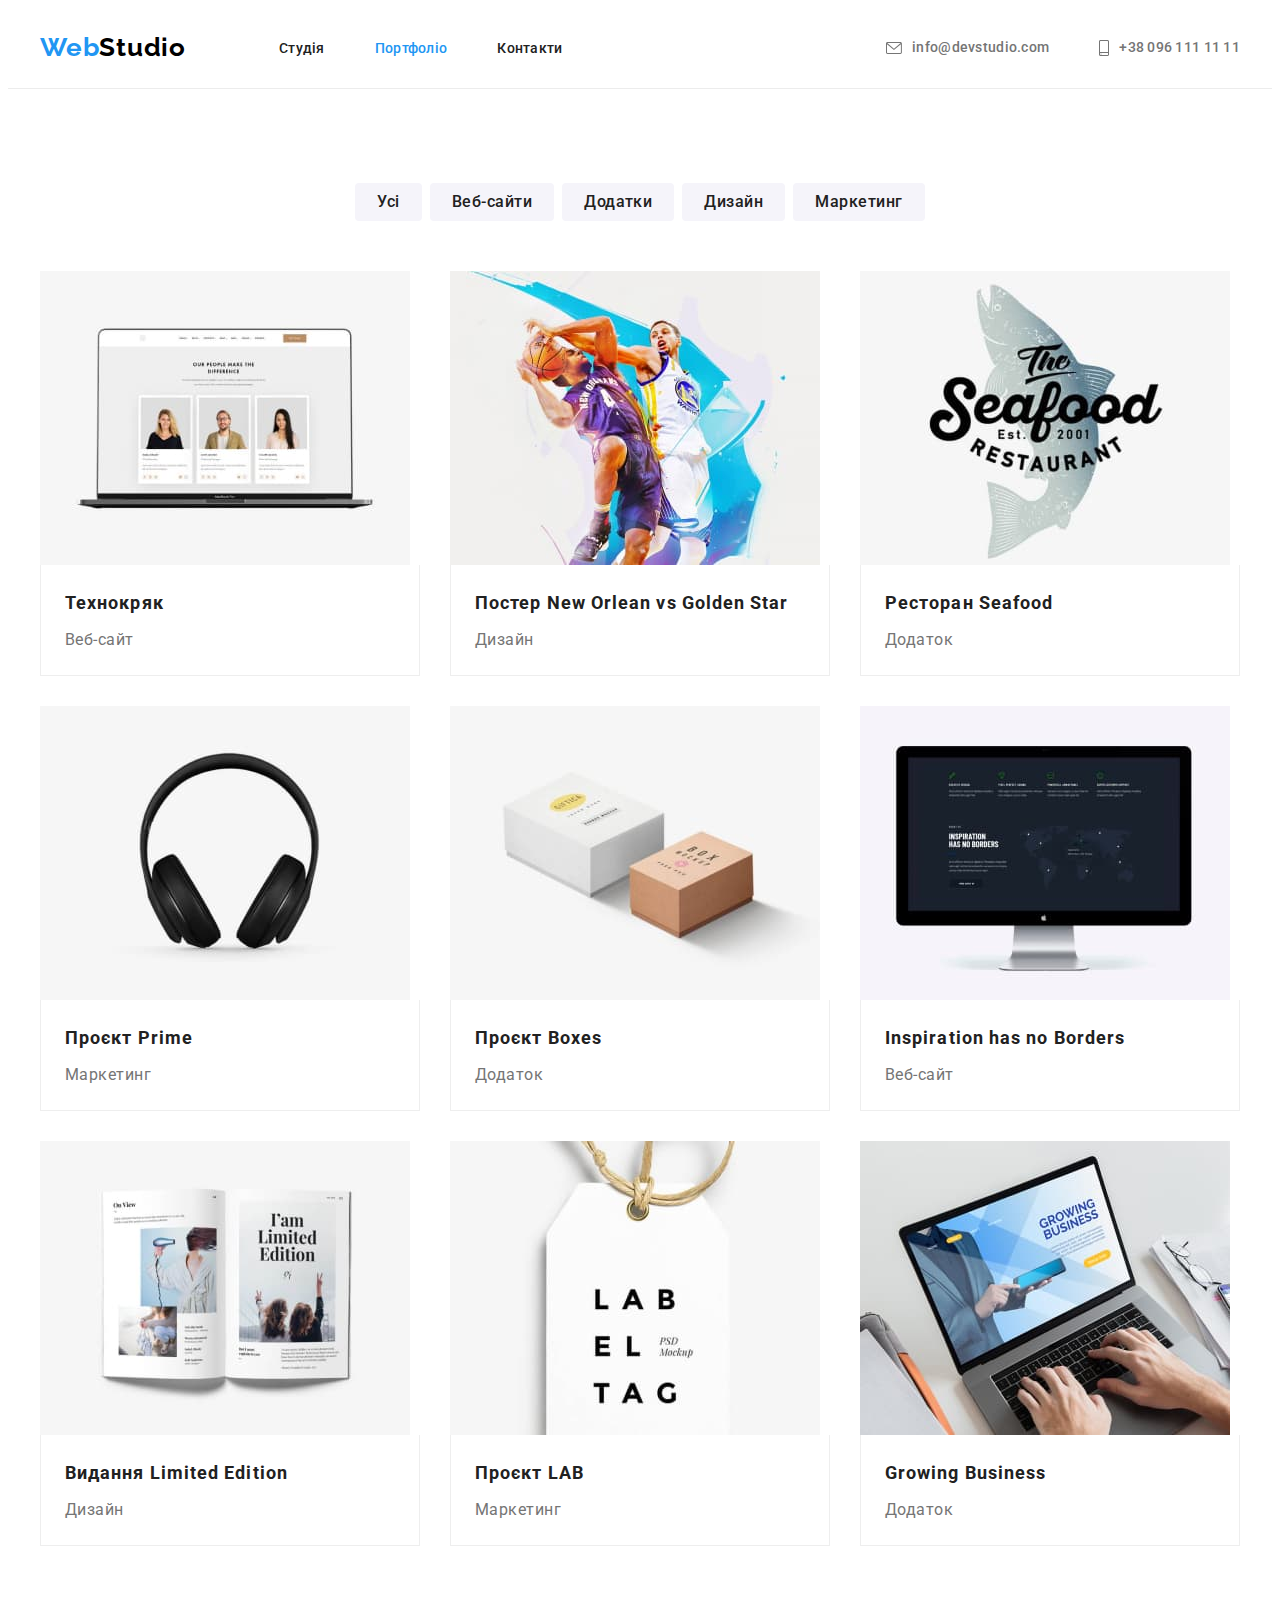
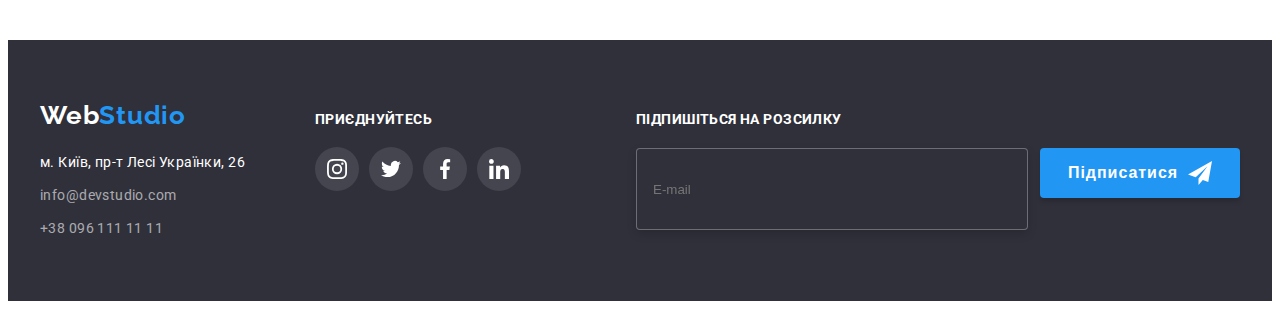
==== commit 4a809994: "Add files via upload" ====
--- a/portfolio.html
+++ b/portfolio.html
@@ -75,9 +75,9 @@
               </p>
               </div>
                   </div>
-              <div class="products-container">
-              <h2 class="products__title">Технокряк</h2>
-              <p class="products__text">Веб-сайт</p>
+              <div class="description-container">
+              <h2 class="description__title">Технокряк</h2>
+              <p class="description__text">Веб-сайт</p>
             </div>
             </a>
               </li>
@@ -93,9 +93,9 @@
               </p>
               </div>
                   </div>
-              <div class="products-container">
-              <h2 class="products__title">Постер New Orlean vs Golden Star</h2>
-              <p class="products__text">Дизайн</p>
+              <div class="description-container">
+              <h2 class="description__title">Постер New Orlean vs Golden Star</h2>
+              <p class="description__text">Дизайн</p>
             </div>
               </a>
               </li>
@@ -111,9 +111,9 @@
               </p>
               </div>
                   </div>
-              <div class="products-container">
-              <h2 class="products__title">Ресторан Seafood</h2>
-              <p class="products__text">Додаток</p>
+              <div class="description-container">
+              <h2 class="description__title">Ресторан Seafood</h2>
+              <p class="description__text">Додаток</p>
             </div>
                </a>
               </li>
@@ -129,9 +129,9 @@
               </p>
               </div>
               </div>
-              <div class="products-container">
-              <h2 class="products__title">Проєкт Prime</h2>
-              <p class="products__text">Маркетинг</p>
+              <div class="description-container">
+              <h2 class="description__title">Проєкт Prime</h2>
+              <p class="description__text">Маркетинг</p>
             </div>
               </a>
               </li>
@@ -147,9 +147,9 @@
               </p>
               </div>
               </div>
-              <div class="products-container">
-              <h2 class="products__title">Проєкт Boxes</h2>
-              <p class="products__text">Додаток</p>
+              <div class="description-container">
+              <h2 class="description__title">Проєкт Boxes</h2>
+              <p class="description__text">Додаток</p>
               </div>
             </a>
               </li>
@@ -165,9 +165,9 @@
               </p>
               </div>
                   </div>
-              <div class="products-container">
-              <h2 class="products__title">Inspiration has no Borders</h2>
-              <p class="products__text">Веб-сайт</p>
+              <div class="description-container">
+              <h2 class="description__title">Inspiration has no Borders</h2>
+              <p class="description__text">Веб-сайт</p>
               </div>
               </a>
               </li>
@@ -183,9 +183,9 @@
               </p>
               </div>
               </div>
-              <div class="products-container">
-              <h2 class="products__title">Видання Limited Edition</h2>
-              <p class="products__text">Дизайн</p>
+              <div class="description-container">
+              <h2 class="description__title">Видання Limited Edition</h2>
+              <p class="description__text">Дизайн</p>
               </div>
               </a>
               </li>
@@ -201,9 +201,9 @@
               </p>
               </div>
                   </div>
-              <div class="products-container">
-              <h2 class="products__title">Проєкт LAB</h2>
-              <p class="products__text">Маркетинг</p>
+              <div class="description-container">
+              <h2 class="description__title">Проєкт LAB</h2>
+              <p class="description__text">Маркетинг</p>
               </div>
               </a>
               </li>
@@ -219,9 +219,9 @@
               </p>
               </div>
                   </div>
-              <div class="products-container">
-              <h2 class="products__title">Growing Business</h2>
-              <p class="products__text">Додаток</p>
+              <div class="description-container">
+              <h2 class="description__title">Growing Business</h2>
+              <p class="description__text">Додаток</p>
               </div>
               </a>
               </li>
--- a/css/styles.css
+++ b/css/styles.css
@@ -621,13 +621,13 @@
     padding: 63px 24px;
 }
 
-.products-container {
+.description-container {
     padding: 20px 24px;
     border: 1px solid #EEEEEE;
     border-top: none;
 }
 
-.products__title {
+.description__title {
     font-weight: 700;
     font-size: 18px;
     line-height: 2;
@@ -636,7 +636,7 @@
     margin-bottom: 4px;
 }
 
-.products__text {
+.description__text {
     font-weight: 400;
     font-size: 16px;
     line-height: 1.88;
--- a/css/main.min.css
+++ b/css/main.min.css
@@ -1 +1 @@
-.visually-hidden{position:absolute;white-space:nowrap;width:1px;height:1px;overflow:hidden;border:0;padding:0;clip:rect(0 0 0 0);-webkit-clip-path:inset(50%);clip-path:inset(50%);margin:-1px}body{font-family:"Roboto",sans-serif,"Raleway",sans-serif;font-size:14px;letter-spacing:.03em;color:var(#212121)}p,h1,h2,h3,h4,h5,h6{margin:0}ul,ol{list-style:none;margin:0;padding-left:0}button{cursor:pointer}address{font-style:normal}img{display:block;max-width:100%;height:auto}.container{width:1200px;padding-left:15px;padding-right:15px;margin:0 auto;outline:1px solid rgba(0,0,0,0)}.is-hidden{opacity:0;visibility:hidden;pointer-events:none}.current{font-weight:500;font-size:14px;line-height:1.14;letter-spacing:.02em;color:var(#2196F3);text-decoration:none;padding-top:32px;padding-bottom:32px;gap:30px;transition-property:color;transition-duration:250ms;transition-timing-function:cubic-bezier(0.4, 0, 0.2, 1)}.current:hover,.current:focus{color:#188ce8}.section{padding-top:94px;padding-bottom:94px}.header{border-bottom:1px solid #ececec}.header__logo-header{font-family:"Raleway";font-weight:700;font-size:26px;line-height:31px;letter-spacing:.03em;color:var(#000000);text-decoration:none;padding-top:24px;padding-bottom:25px;margin-right:93px}.header__logo-part{color:var(#2196F3)}.wrapper{display:flex;align-items:center}.nav{display:flex;align-items:center}.nav__list{display:flex;align-items:center;gap:50px}.nav__list__item__link{font-weight:500;font-size:14px;line-height:1.14;letter-spacing:.02em;color:var(#212121);text-decoration:none;transition-property:color;transition-duration:250ms;transition-timing-function:cubic-bezier(0.4, 0, 0.2, 1)}.nav__list__item__link:hover,.nav__list__item__link:focus{color:var(#2196F3)}.link{text-decoration:none}.contact{display:flex;gap:50px;margin-left:auto}.contact__link{font-weight:500;font-size:14px;line-height:1.14;letter-spacing:.02em;color:var(#757575);text-decoration:none;padding-top:32px;padding-bottom:32px;display:flex;align-items:center;transition-property:color;transition-duration:250ms;transition-timing-function:cubic-bezier(0.4, 0, 0.2, 1)}.contact__link:hover,.contact__link:focus{color:var(#2196F3)}.contact__link:hover__icon,.contact__link:focus__icon{fill:var(#757575);margin-right:10px;transition-property:fill;transition-duration:250ms;transition-timing-function:cubic-bezier(0.4, 0, 0.2, 1)}.contact__link:hover__icon__icon,.contact__link:focus__icon__icon{fill:currentColor}.contact__link:hover__icon__icon:hover,.contact__link:hover__icon__icon:focus,.contact__link:focus__icon__icon:hover,.contact__link:focus__icon__icon:focus{fill:var(#2196F3)}.hero{background-color:var(#2F303A);padding-top:200px;padding-bottom:200px;text-align:center;background-image:linear-gradient(to right, rgba(47, 48, 58, 0.4), rgba(47, 48, 58, 0.4)),url(../img/team.jpg);background-position:center;background-size:cover;background-repeat:no-repeat;max-width:1600px;height:600px;margin:0 auto}.hero__title{font-weight:900;font-size:44px;line-height:1.36;text-align:center;letter-spacing:.06em;text-transform:uppercase;color:var(#FFFFFF);width:696px;text-align:center;margin-left:auto;margin-right:auto;margin-bottom:30px}.hero__btn{font-family:inherit;font-weight:700;font-size:16px;line-height:1.88;letter-spacing:.06em;background-color:var(#2196F3);border-radius:4px;border:none;color:var(#FFFFFF);cursor:pointer;display:inline-block;padding:10px 32px;transition-property:background-color;transition-duration:250ms;transition-timing-function:cubic-bezier(0.4, 0, 0.2, 1)}.hero__btn:hover,.hero__btn:focus{background-color:#188ce8;color:var(#FFFFFF)}.container-box{background-color:#2f303a}.features__list{display:flex;gap:30px}.features__title{list-style:none;text-decoration:none;font-weight:700;font-size:14px;line-height:1.14;letter-spacing:.03em;text-transform:uppercase;color:var(#212121)}.features__text{line-height:1.71;color:var(#757575);margin-top:10px}.box-benefits{width:270px;height:120px;background:#f5f4fa;border-radius:4px;margin-bottom:30px;display:flex;justify-content:center;align-items:center;flex-basis:calc((100% - 90px)/4)}.benefits{width:70px;height:70px}.products{padding-top:0}.products__title{font-weight:700;font-size:36px;line-height:1.17;text-align:center;letter-spacing:.03em;color:var(#212121);margin-bottom:50px}.products__list{display:flex;gap:30px}.products__item{display:block;max-width:100%;height:auto;gap:30px}.thumb{position:relative}.thumb>.overlay-text{position:absolute;bottom:0;width:370px;height:70px;display:flex;align-items:center;justify-content:center;font-weight:700;font-size:14px;line-height:16px;color:#fff;background:rgba(47,48,58,.8)}.team{display:flex;flex-wrap:wrap;gap:30px;background:var(#F5F4FA)}.team__title{font-weight:700;font-size:36px;line-height:1.17;text-align:center;letter-spacing:.03em;color:var(#212121);margin-bottom:50px}.team__list{display:flex}.team__item{background-color:var(#FFFFFF);box-shadow:0px 1px 3px rgba(0,0,0,.12),0px 1px 1px rgba(0,0,0,.14),0px 2px 1px rgba(0,0,0,.2);border-radius:0px 0px 4px 4px}.team__item:not(:last-child){margin-right:30px}.info{padding:30px 0}.info__title{font-weight:500;font-size:16px;line-height:19px;text-align:center;letter-spacing:.03em;color:var(#212121)}.info__text{font-weight:400;font-size:16px;line-height:1.19;text-align:center;letter-spacing:.03em;color:var(#757575);margin-top:10px}.social__list{display:flex;justify-content:center;gap:10px;margin-top:16px}.social__item{width:44px;height:44px;transition-property:color;transition-duration:250ms;transition-timing-function:cubic-bezier(0.4, 0, 0.2, 1)}.social__icon:hover,.social__icon:focus{fill:var(#FFFFFF)}.social__link{width:100%;height:100%;border-radius:50%;display:flex;align-items:center;justify-content:center;fill:var(#afb1b8);transition-property:background-color,fill;transition-duration:250ms;transition-timing-function:cubic-bezier(0.4, 0, 0.2, 1)}.social__link:hover,.social__link:focus{background-color:var(#2196F3);fill:var(#FFFFFF)}.customers__title{font-weight:700;font-size:36px;line-height:42px;text-align:center;letter-spacing:.03em;color:#212121;margin-bottom:50px}.customers__list{display:flex;gap:30px}.customers__item{width:170px;height:92px}.customers__link{width:100%;height:100%;border:1px solid var(#afb1b8);border-radius:4px;fill:var(#afb1b8);display:flex;justify-content:center;align-items:center;transition-property:fill,border;transition-duration:250ms;transition-timing-function:cubic-bezier(0.4, 0, 0.2, 1)}.customers__link:hover{fill:var(#2196F3);border:var(#2196F3) solid 1px}.customers__icon{width:106px;height:60px}.footer{background-color:var(#2F303A);padding-top:60px;padding-bottom:60px;display:flex}.footer__container{display:flex;align-items:baseline}.footer__container__logo{font-family:"Raleway";font-weight:700;font-size:26px;line-height:1.19;letter-spacing:.03em;color:var(#2196F3);text-decoration:none;display:block;margin-bottom:20px}.footer__container__logo__logo-web{font-family:"Raleway";font-weight:700;font-size:26px;line-height:1.19;letter-spacing:.03em;color:var(#FFFFFF);text-decoration:none;padding-top:24px;padding-bottom:25px}.address__link__list-item{font-size:14px;line-height:1.71;letter-spacing:.03em;color:var(rgba(255, 255, 255, 0.6));text-decoration:none;transition-property:color;transition-duration:250ms;transition-timing-function:cubic-bezier(0.4, 0, 0.2, 1)}.address__link__list-item:hover,.address__link__list-item:focus{color:var(#2196F3)}.address__link__list-item__item:not(:last-child){margin-bottom:9px}.address__link__list-item__item:not(:last-child):hover,.address__link__list-item__item:not(:last-child):focus{background-color:var(#2F303A);color:var(#F5F4FA)}.address__link .map-link{font-size:14px;line-height:1.71;letter-spacing:.03em;color:var(#FFFFFF);text-decoration:none;transition-property:color;transition-duration:250ms;transition-timing-function:cubic-bezier(0.4, 0, 0.2, 1)}.address__link .map-link:hover,.address__link .map-link:focus{color:var(#2196F3)}.address__link .footer-social{margin-left:70px}.address__link .footer-social__title{font-weight:700;font-size:14px;line-height:16px;letter-spacing:.03em;text-transform:uppercase;color:#fff;margin-bottom:20px}.address__link .footer-social__list{display:flex;gap:10px}.address__link .footer-social__item{width:44px;height:44px}.address__link .footer-social__link{width:44px;height:44px;display:flex;align-items:center;justify-content:center;background-color:rgba(255,255,255,.1);border-radius:50%;cursor:pointer;transition-property:background-color;transition-duration:250ms;transition-timing-function:cubic-bezier(0.4, 0, 0.2, 1)}.address__link .footer-social__link:hover,.address__link .footer-social__link:focus{background-color:var(#2196F3)}.address__link .footer-social__link__icon{display:block;fill:currentColor;transition-property:background-color;transition-duration:250ms;transition-timing-function:cubic-bezier(0.4, 0, 0.2, 1)}.address__link .container__footer-form{margin-left:auto}.address__link .footer-form__call{font-weight:700;font-size:14px;line-height:1.14;text-transform:uppercase;color:var(#FFFFFF);margin-bottom:20px}.address__link .footer-form{display:flex}.address__link .footer-form__input{width:358px;height:50px;padding:15px 16px;border:1px solid rgba(255,255,255,.3);filter:drop-shadow(0px 4px 4px rgba(0, 0, 0, 0.15));border-radius:4px;background-color:var(#2F303A);color:var(#FFFFFF)}.address__link .footer-form__btn{position:relative;display:flex;width:200px;height:50px;margin-left:12px;padding-left:28px;padding-right:62px;font-weight:700;font-size:16px;line-height:1.88;align-items:center;letter-spacing:.06em;background-color:var(#2196F3);color:var(#FFFFFF);border:none;box-shadow:0px 4px 4px rgba(0,0,0,.15);border-radius:4px}.address__link .footer-form__btn:hover,.address__link .footer-form__btn:focus{background-color:#188ce8}.address__link .footer-form__btn__icon{position:absolute;right:28px;top:13px}.backdrop{position:fixed;width:100%;height:100%;background-color:rgba(0,0,0,.2);top:0;transition:opacity 300ms linear,visibility 300ms linear}.modal{position:absolute;width:528px;height:581px;top:50%;left:50%;padding:40px;background-color:#fff;box-shadow:0px 1px 3px rgba(0,0,0,.12),0px 1px 1px rgba(0,0,0,.14),0px 2px 1px rgba(0,0,0,.2);border-radius:4px;transform:translate(-50%, -50%)}.modal__btn{position:absolute;width:30px;height:30px;background-color:#fff;border:1px solid rgba(0,0,0,.1);border-radius:50%;top:10px;right:10px;display:flex;align-items:center;justify-content:center}.btn__icon{transition-property:fill;transition-duration:250ms;transition-timing-function:cubic-bezier(0.4, 0, 0.2, 1)}.btn__icon:hover,.btn__icon:focus{fill:var(#2196F3)}.modal__call{font-style:normal;font-weight:700;font-size:20px;text-align:center;color:#212121;margin-bottom:12px}.form{position:relative;margin-bottom:12px;display:block}.form__label{display:block;font-weight:400;font-size:12px;line-height:1.16;letter-spacing:.01em;color:var(#757575);margin-bottom:4px}.form__input{width:100%;height:40px;border:1px solid rgba(33,33,33,.2);border-radius:4px;transition-property:border-color;transition-duration:250ms;transition-timing-function:cubic-bezier(0.4, 0, 0.2, 1);padding-left:30px}.form__input:focus{outline:rgba(0,0,0,0);border:1px solid var(#2196F3)}.form__input__icon{position:absolute;top:50%;left:12px;transform:translateY(-50%);transition-property:fill;transition-duration:250ms;transition-timing-function:cubic-bezier(0.4, 0, 0.2, 1)}.form__input__input:focus-within+.form__input__icon{fill:var(#2196F3)}.form__textarea{color:rgba(117,117,117,.5);width:100%;height:120px;border:1px solid rgba(33,33,33,.2);border-radius:4px;resize:none;padding:12px 16px;margin-bottom:20px;transition-property:border-color;transition-duration:250ms;transition-timing-function:cubic-bezier(0.4, 0, 0.2, 1)}.form__textarea:focus{outline:rgba(0,0,0,0);border:1px solid var(#2196F3)}.checkbox{display:flex;justify-content:center;gap:8px;margin-bottom:30px}.checkbox__icon{position:absolute;top:5px;left:12px;width:16px;height:15px;background-image:url(../img/check.svg);transition-property:border;transition-duration:250ms;transition-timing-function:cubic-bezier(0.4, 0, 0.2, 1)}.checkbox-form:checked+.checkbox__icon{top:5px;left:12px;width:16px;height:15px;background-image:url(../img/checked.svg)}.checkbox-form:focus+.checkbox__icon{background-origin:border-box;border:2px solid var(#2196F3);border-radius:2px}.checkbox,.checkbox__contract{font-size:14px;line-height:1.71;color:var(#757575)}.checkbox__contract{color:var(#2196F3)}.form__btn{width:200px;height:50px;background-color:var(#2196F3);box-shadow:0px 1px 3px rgba(0,0,0,.12),0px 1px 1px rgba(0,0,0,.14),0px 2px 1px rgba(0,0,0,.2);border-radius:4px;font-weight:700;font-size:16px;line-height:1.88;display:block;align-items:center;text-align:center;letter-spacing:.06em;color:var(--back-color);border:none;margin-left:auto;margin-right:auto;transition-property:background-color,box-shadow;transition-duration:250ms;transition-timing-function:cubic-bezier(0.4, 0, 0.2, 1)}.form__btn:hover,.form__btn:focus{background-color:#188ce8;box-shadow:0px 4px 4px rgba(0,0,0,.15)}.filter{color:var(#F5F5F5)}.filter__list{display:flex;gap:8px;justify-content:center;margin-bottom:50px}.button{font-family:inherit;font-weight:500;font-size:16px;line-height:1.63;text-align:center;letter-spacing:.03em;color:var(#212121);background:var(#F5F4FA);border-radius:4px;cursor:pointer;border:none;display:inline-block;padding:6px 22px;transition-property:color,background-color,box-shadow;transition-duration:250ms;transition-timing-function:cubic-bezier(0.4, 0, 0.2, 1)}.button:hover,.button:focus{font-family:inherit;font-weight:500;font-size:16px;line-height:1.63;text-align:center;letter-spacing:.03em;color:var(#FFFFFF);background:var(#2196F3);box-shadow:0px 3px 1px rgba(0,0,0,.1),0px 1px 2px rgba(0,0,0,.08),0px 2px 2px rgba(0,0,0,.12);border:none;cursor:pointer}.work__list{display:flex;flex-wrap:wrap;gap:30px;justify-content:center}.work__item{flex-basis:calc((100% - 60px)/3);transition-property:box-shadow;transition-duration:250ms;transition-timing-function:cubic-bezier(0.4, 0, 0.2, 1)}.work__item:hover,.work__item:focus{box-shadow:0px 1px 1px rgba(0,0,0,.12),0px 4px 4px rgba(0,0,0,.06),1px 4px 6px rgba(0,0,0,.16)}.work__link{font-size:18px;line-height:2;letter-spacing:.06em;display:block}.work__link:hover .overlay__text,.work__link:focus .overlay__text{opacity:1;top:0}.work__link:hover .overlay,.work__link:focus .overlay{transform:translateY(0)}.work__project{position:relative;overflow:hidden}.overlay{position:absolute;top:0;left:0;width:100%;height:100%;transform:translateY(100%);transition-duration:250ms;transition-timing-function:cubic-bezier(0.4, 0, 0.2, 1)}.overlay:hover,.overlay:focus{transform:translateY(0)}.overlay__text{position:absolute;width:100%;height:100%;transition-duration:250ms;transition-timing-function:cubic-bezier(0.4, 0, 0.2, 1);background-color:rgba(33,150,243,.9);opacity:0;font-size:18px;line-height:1.56;letter-spacing:.03em;color:#fff;padding:63px 24px}.products-container{padding:20px 24px;border:1px solid #eee;border-top:none}.products__title{font-weight:700;font-size:18px;line-height:2;letter-spacing:.06em;color:var(#212121);margin-bottom:4px}.products__text{font-weight:400;font-size:16px;line-height:1.88;letter-spacing:.03em;color:var(#757575)}/*# sourceMappingURL=main.min.css.map */+.visually-hidden{position:absolute;white-space:nowrap;width:1px;height:1px;overflow:hidden;border:0;padding:0;clip:rect(0 0 0 0);-webkit-clip-path:inset(50%);clip-path:inset(50%);margin:-1px}body{font-family:"Roboto",sans-serif,"Raleway",sans-serif;font-size:14px;letter-spacing:.03em;color:var(#212121)}p,h1,h2,h3,h4,h5,h6{margin:0}ul,ol{list-style:none;margin:0;padding-left:0}button{cursor:pointer}address{font-style:normal}img{display:block;max-width:100%;height:auto}.container{width:1200px;padding-left:15px;padding-right:15px;margin:0 auto;outline:1px solid rgba(0,0,0,0)}.is-hidden{opacity:0;visibility:hidden;pointer-events:none}.current{font-weight:500;font-size:14px;line-height:1.14;letter-spacing:.02em;color:var(#2196F3);text-decoration:none;padding-top:32px;padding-bottom:32px;gap:30px;transition-property:color;transition-duration:250ms;transition-timing-function:cubic-bezier(0.4, 0, 0.2, 1)}.current:hover,.current:focus{color:#188ce8}.section{padding-top:94px;padding-bottom:94px}.header{border-bottom:1px solid #ececec}.header__logo-header{font-family:"Raleway";font-weight:700;font-size:26px;line-height:31px;letter-spacing:.03em;color:var(#000000);text-decoration:none;padding-top:24px;padding-bottom:25px;margin-right:93px}.header__logo-part{color:var(#2196F3)}.wrapper{display:flex;align-items:center}.nav{display:flex;align-items:center}.nav__list{display:flex;align-items:center;gap:50px}.nav__list__item__link{font-weight:500;font-size:14px;line-height:1.14;letter-spacing:.02em;color:var(#212121);text-decoration:none;transition-property:color;transition-duration:250ms;transition-timing-function:cubic-bezier(0.4, 0, 0.2, 1)}.nav__list__item__link:hover,.nav__list__item__link:focus{color:var(#2196F3)}.link{text-decoration:none}.contact{display:flex;gap:50px;margin-left:auto}.contact__link{font-weight:500;font-size:14px;line-height:1.14;letter-spacing:.02em;color:var(#757575);text-decoration:none;padding-top:32px;padding-bottom:32px;display:flex;align-items:center;transition-property:color;transition-duration:250ms;transition-timing-function:cubic-bezier(0.4, 0, 0.2, 1)}.contact__link:hover,.contact__link:focus{color:var(#2196F3)}.contact__link:hover__icon,.contact__link:focus__icon{fill:var(#757575);margin-right:10px;transition-property:fill;transition-duration:250ms;transition-timing-function:cubic-bezier(0.4, 0, 0.2, 1)}.contact__link:hover__icon__icon,.contact__link:focus__icon__icon{fill:currentColor}.contact__link:hover__icon__icon:hover,.contact__link:hover__icon__icon:focus,.contact__link:focus__icon__icon:hover,.contact__link:focus__icon__icon:focus{fill:var(#2196F3)}.hero{background-color:var(#2F303A);padding-top:200px;padding-bottom:200px;text-align:center;background-image:linear-gradient(to right, rgba(47, 48, 58, 0.4), rgba(47, 48, 58, 0.4)),url(../img/team.jpg);background-position:center;background-size:cover;background-repeat:no-repeat;max-width:1600px;height:600px;margin:0 auto}.hero__title{font-weight:900;font-size:44px;line-height:1.36;text-align:center;letter-spacing:.06em;text-transform:uppercase;color:var(#FFFFFF);width:696px;text-align:center;margin-left:auto;margin-right:auto;margin-bottom:30px}.hero__btn{font-family:inherit;font-weight:700;font-size:16px;line-height:1.88;letter-spacing:.06em;background-color:var(#2196F3);border-radius:4px;border:none;color:var(#FFFFFF);cursor:pointer;display:inline-block;padding:10px 32px;transition-property:background-color;transition-duration:250ms;transition-timing-function:cubic-bezier(0.4, 0, 0.2, 1)}.hero__btn:hover,.hero__btn:focus{background-color:#188ce8;color:var(#FFFFFF)}.container-box{background-color:#2f303a}.features__list{display:flex;gap:30px}.features__title{list-style:none;text-decoration:none;font-weight:700;font-size:14px;line-height:1.14;letter-spacing:.03em;text-transform:uppercase;color:var(#212121)}.features__text{line-height:1.71;color:var(#757575);margin-top:10px}.box-benefits{width:270px;height:120px;background:#f5f4fa;border-radius:4px;margin-bottom:30px;display:flex;justify-content:center;align-items:center;flex-basis:calc((100% - 90px)/4)}.benefits{width:70px;height:70px}.products{padding-top:0}.products__title{font-weight:700;font-size:36px;line-height:1.17;text-align:center;letter-spacing:.03em;color:var(#212121);margin-bottom:50px}.products__list{display:flex;gap:30px}.products__item{display:block;max-width:100%;height:auto;gap:30px}.thumb{position:relative}.thumb>.overlay-text{position:absolute;bottom:0;width:370px;height:70px;display:flex;align-items:center;justify-content:center;font-weight:700;font-size:14px;line-height:16px;color:#fff;background:rgba(47,48,58,.8)}.team{display:flex;flex-wrap:wrap;gap:30px;background:var(#F5F4FA)}.team__title{font-weight:700;font-size:36px;line-height:1.17;text-align:center;letter-spacing:.03em;color:var(#212121);margin-bottom:50px}.team__list{display:flex}.team__item{background-color:var(#FFFFFF);box-shadow:0px 1px 3px rgba(0,0,0,.12),0px 1px 1px rgba(0,0,0,.14),0px 2px 1px rgba(0,0,0,.2);border-radius:0px 0px 4px 4px}.team__item:not(:last-child){margin-right:30px}.info{padding:30px 0}.info__title{font-weight:500;font-size:16px;line-height:19px;text-align:center;letter-spacing:.03em;color:var(#212121)}.info__text{font-weight:400;font-size:16px;line-height:1.19;text-align:center;letter-spacing:.03em;color:var(#757575);margin-top:10px}.social__list{display:flex;justify-content:center;gap:10px;margin-top:16px}.social__item{width:44px;height:44px;transition-property:color;transition-duration:250ms;transition-timing-function:cubic-bezier(0.4, 0, 0.2, 1)}.social__icon:hover,.social__icon:focus{fill:var(#FFFFFF)}.social__link{width:100%;height:100%;border-radius:50%;display:flex;align-items:center;justify-content:center;fill:var(#afb1b8);transition-property:background-color,fill;transition-duration:250ms;transition-timing-function:cubic-bezier(0.4, 0, 0.2, 1)}.social__link:hover,.social__link:focus{background-color:var(#2196F3);fill:var(#FFFFFF)}.customers__title{font-weight:700;font-size:36px;line-height:42px;text-align:center;letter-spacing:.03em;color:#212121;margin-bottom:50px}.customers__list{display:flex;gap:30px}.customers__item{width:170px;height:92px}.customers__link{width:100%;height:100%;border:1px solid var(#afb1b8);border-radius:4px;fill:var(#afb1b8);display:flex;justify-content:center;align-items:center;transition-property:fill,border;transition-duration:250ms;transition-timing-function:cubic-bezier(0.4, 0, 0.2, 1)}.customers__link:hover{fill:var(#2196F3);border:var(#2196F3) solid 1px}.customers__icon{width:106px;height:60px}.footer{background-color:var(#2F303A);padding-top:60px;padding-bottom:60px;display:flex}.footer__container{display:flex;align-items:baseline}.footer__container__logo{font-family:"Raleway";font-weight:700;font-size:26px;line-height:1.19;letter-spacing:.03em;color:var(#2196F3);text-decoration:none;display:block;margin-bottom:20px}.footer__container__logo__logo-web{font-family:"Raleway";font-weight:700;font-size:26px;line-height:1.19;letter-spacing:.03em;color:var(#FFFFFF);text-decoration:none;padding-top:24px;padding-bottom:25px}.address__link__list-item{font-size:14px;line-height:1.71;letter-spacing:.03em;color:var(rgba(255, 255, 255, 0.6));text-decoration:none;transition-property:color;transition-duration:250ms;transition-timing-function:cubic-bezier(0.4, 0, 0.2, 1)}.address__link__list-item:hover,.address__link__list-item:focus{color:var(#2196F3)}.address__link__list-item__item:not(:last-child){margin-bottom:9px}.address__link__list-item__item:not(:last-child):hover,.address__link__list-item__item:not(:last-child):focus{background-color:var(#2F303A);color:var(#F5F4FA)}.address__link .map-link{font-size:14px;line-height:1.71;letter-spacing:.03em;color:var(#FFFFFF);text-decoration:none;transition-property:color;transition-duration:250ms;transition-timing-function:cubic-bezier(0.4, 0, 0.2, 1)}.address__link .map-link:hover,.address__link .map-link:focus{color:var(#2196F3)}.address__link .footer-social{margin-left:70px}.address__link .footer-social__title{font-weight:700;font-size:14px;line-height:16px;letter-spacing:.03em;text-transform:uppercase;color:#fff;margin-bottom:20px}.address__link .footer-social__list{display:flex;gap:10px}.address__link .footer-social__item{width:44px;height:44px}.address__link .footer-social__link{width:44px;height:44px;display:flex;align-items:center;justify-content:center;background-color:rgba(255,255,255,.1);border-radius:50%;cursor:pointer;transition-property:background-color;transition-duration:250ms;transition-timing-function:cubic-bezier(0.4, 0, 0.2, 1)}.address__link .footer-social__link:hover,.address__link .footer-social__link:focus{background-color:var(#2196F3)}.address__link .footer-social__link__icon{display:block;fill:currentColor;transition-property:background-color;transition-duration:250ms;transition-timing-function:cubic-bezier(0.4, 0, 0.2, 1)}.address__link .container__footer-form{margin-left:auto}.address__link .footer-form__call{font-weight:700;font-size:14px;line-height:1.14;text-transform:uppercase;color:var(#FFFFFF);margin-bottom:20px}.address__link .footer-form{display:flex}.address__link .footer-form__input{width:358px;height:50px;padding:15px 16px;border:1px solid rgba(255,255,255,.3);filter:drop-shadow(0px 4px 4px rgba(0, 0, 0, 0.15));border-radius:4px;background-color:var(#2F303A);color:var(#FFFFFF)}.address__link .footer-form__btn{position:relative;display:flex;width:200px;height:50px;margin-left:12px;padding-left:28px;padding-right:62px;font-weight:700;font-size:16px;line-height:1.88;align-items:center;letter-spacing:.06em;background-color:var(#2196F3);color:var(#FFFFFF);border:none;box-shadow:0px 4px 4px rgba(0,0,0,.15);border-radius:4px}.address__link .footer-form__btn:hover,.address__link .footer-form__btn:focus{background-color:#188ce8}.address__link .footer-form__btn__icon{position:absolute;right:28px;top:13px}.backdrop{position:fixed;width:100%;height:100%;background-color:rgba(0,0,0,.2);top:0;transition:opacity 300ms linear,visibility 300ms linear}.modal{position:absolute;width:528px;height:581px;top:50%;left:50%;padding:40px;background-color:#fff;box-shadow:0px 1px 3px rgba(0,0,0,.12),0px 1px 1px rgba(0,0,0,.14),0px 2px 1px rgba(0,0,0,.2);border-radius:4px;transform:translate(-50%, -50%)}.modal__btn{position:absolute;width:30px;height:30px;background-color:#fff;border:1px solid rgba(0,0,0,.1);border-radius:50%;top:10px;right:10px;display:flex;align-items:center;justify-content:center}.btn__icon{transition-property:fill;transition-duration:250ms;transition-timing-function:cubic-bezier(0.4, 0, 0.2, 1)}.btn__icon:hover,.btn__icon:focus{fill:var(#2196F3)}.modal__call{font-style:normal;font-weight:700;font-size:20px;text-align:center;color:#212121;margin-bottom:12px}.form{position:relative;margin-bottom:12px;display:block}.form__label{display:block;font-weight:400;font-size:12px;line-height:1.16;letter-spacing:.01em;color:var(#757575);margin-bottom:4px}.form__input{width:100%;height:40px;border:1px solid rgba(33,33,33,.2);border-radius:4px;transition-property:border-color;transition-duration:250ms;transition-timing-function:cubic-bezier(0.4, 0, 0.2, 1);padding-left:30px}.form__input:focus{outline:rgba(0,0,0,0);border:1px solid var(#2196F3)}.form__input__icon{position:absolute;top:50%;left:12px;transform:translateY(-50%);transition-property:fill;transition-duration:250ms;transition-timing-function:cubic-bezier(0.4, 0, 0.2, 1)}.form__input__input:focus-within+.form__input__icon{fill:var(#2196F3)}.form__textarea{color:rgba(117,117,117,.5);width:100%;height:120px;border:1px solid rgba(33,33,33,.2);border-radius:4px;resize:none;padding:12px 16px;margin-bottom:20px;transition-property:border-color;transition-duration:250ms;transition-timing-function:cubic-bezier(0.4, 0, 0.2, 1)}.form__textarea:focus{outline:rgba(0,0,0,0);border:1px solid var(#2196F3)}.checkbox{display:flex;justify-content:center;gap:8px;margin-bottom:30px}.checkbox__icon{position:absolute;top:5px;left:12px;width:16px;height:15px;background-image:url(../img/check.svg);transition-property:border;transition-duration:250ms;transition-timing-function:cubic-bezier(0.4, 0, 0.2, 1)}.checkbox-form:checked+.checkbox__icon{top:5px;left:12px;width:16px;height:15px;background-image:url(../img/checked.svg)}.checkbox-form:focus+.checkbox__icon{background-origin:border-box;border:2px solid var(#2196F3);border-radius:2px}.checkbox,.checkbox__contract{font-size:14px;line-height:1.71;color:var(#757575)}.checkbox__contract{color:var(#2196F3)}.form__btn{width:200px;height:50px;background-color:var(#2196F3);box-shadow:0px 1px 3px rgba(0,0,0,.12),0px 1px 1px rgba(0,0,0,.14),0px 2px 1px rgba(0,0,0,.2);border-radius:4px;font-weight:700;font-size:16px;line-height:1.88;display:block;align-items:center;text-align:center;letter-spacing:.06em;color:var(--back-color);border:none;margin-left:auto;margin-right:auto;transition-property:background-color,box-shadow;transition-duration:250ms;transition-timing-function:cubic-bezier(0.4, 0, 0.2, 1)}.form__btn:hover,.form__btn:focus{background-color:#188ce8;box-shadow:0px 4px 4px rgba(0,0,0,.15)}.filter{color:var(#F5F5F5)}.filter__list{display:flex;gap:8px;justify-content:center;margin-bottom:50px}.button{font-family:inherit;font-weight:500;font-size:16px;line-height:1.63;text-align:center;letter-spacing:.03em;color:var(#212121);background:var(#F5F4FA);border-radius:4px;cursor:pointer;border:none;display:inline-block;padding:6px 22px;transition-property:color,background-color,box-shadow;transition-duration:250ms;transition-timing-function:cubic-bezier(0.4, 0, 0.2, 1)}.button:hover,.button:focus{font-family:inherit;font-weight:500;font-size:16px;line-height:1.63;text-align:center;letter-spacing:.03em;color:var(#FFFFFF);background:var(#2196F3);box-shadow:0px 3px 1px rgba(0,0,0,.1),0px 1px 2px rgba(0,0,0,.08),0px 2px 2px rgba(0,0,0,.12);border:none;cursor:pointer}.work__list{display:flex;flex-wrap:wrap;gap:30px;justify-content:center}.work__item{flex-basis:calc((100% - 60px)/3);transition-property:box-shadow;transition-duration:250ms;transition-timing-function:cubic-bezier(0.4, 0, 0.2, 1)}.work__item:hover,.work__item:focus{box-shadow:0px 1px 1px rgba(0,0,0,.12),0px 4px 4px rgba(0,0,0,.06),1px 4px 6px rgba(0,0,0,.16)}.work__link{font-size:18px;line-height:2;letter-spacing:.06em;display:block}.work__link:hover .overlay__text,.work__link:focus .overlay__text{opacity:1;top:0}.work__link:hover .overlay,.work__link:focus .overlay{transform:translateY(0)}.work__project{position:relative;overflow:hidden}.overlay{position:absolute;top:0;left:0;width:100%;height:100%;transform:translateY(100%);transition-duration:250ms;transition-timing-function:cubic-bezier(0.4, 0, 0.2, 1)}.overlay:hover,.overlay:focus{transform:translateY(0)}.overlay__text{position:absolute;width:100%;height:100%;transition-duration:250ms;transition-timing-function:cubic-bezier(0.4, 0, 0.2, 1);background-color:rgba(33,150,243,.9);opacity:0;font-size:18px;line-height:1.56;letter-spacing:.03em;color:#fff;padding:63px 24px}.description-container{padding:20px 24px;border:1px solid #eee;border-top:none}.description__title{font-weight:700;font-size:18px;line-height:2;letter-spacing:.06em;color:var(#212121);margin-bottom:4px}.description__text{font-weight:400;font-size:16px;line-height:1.88;letter-spacing:.03em;color:var(#757575)}/*# sourceMappingURL=main.min.css.map */